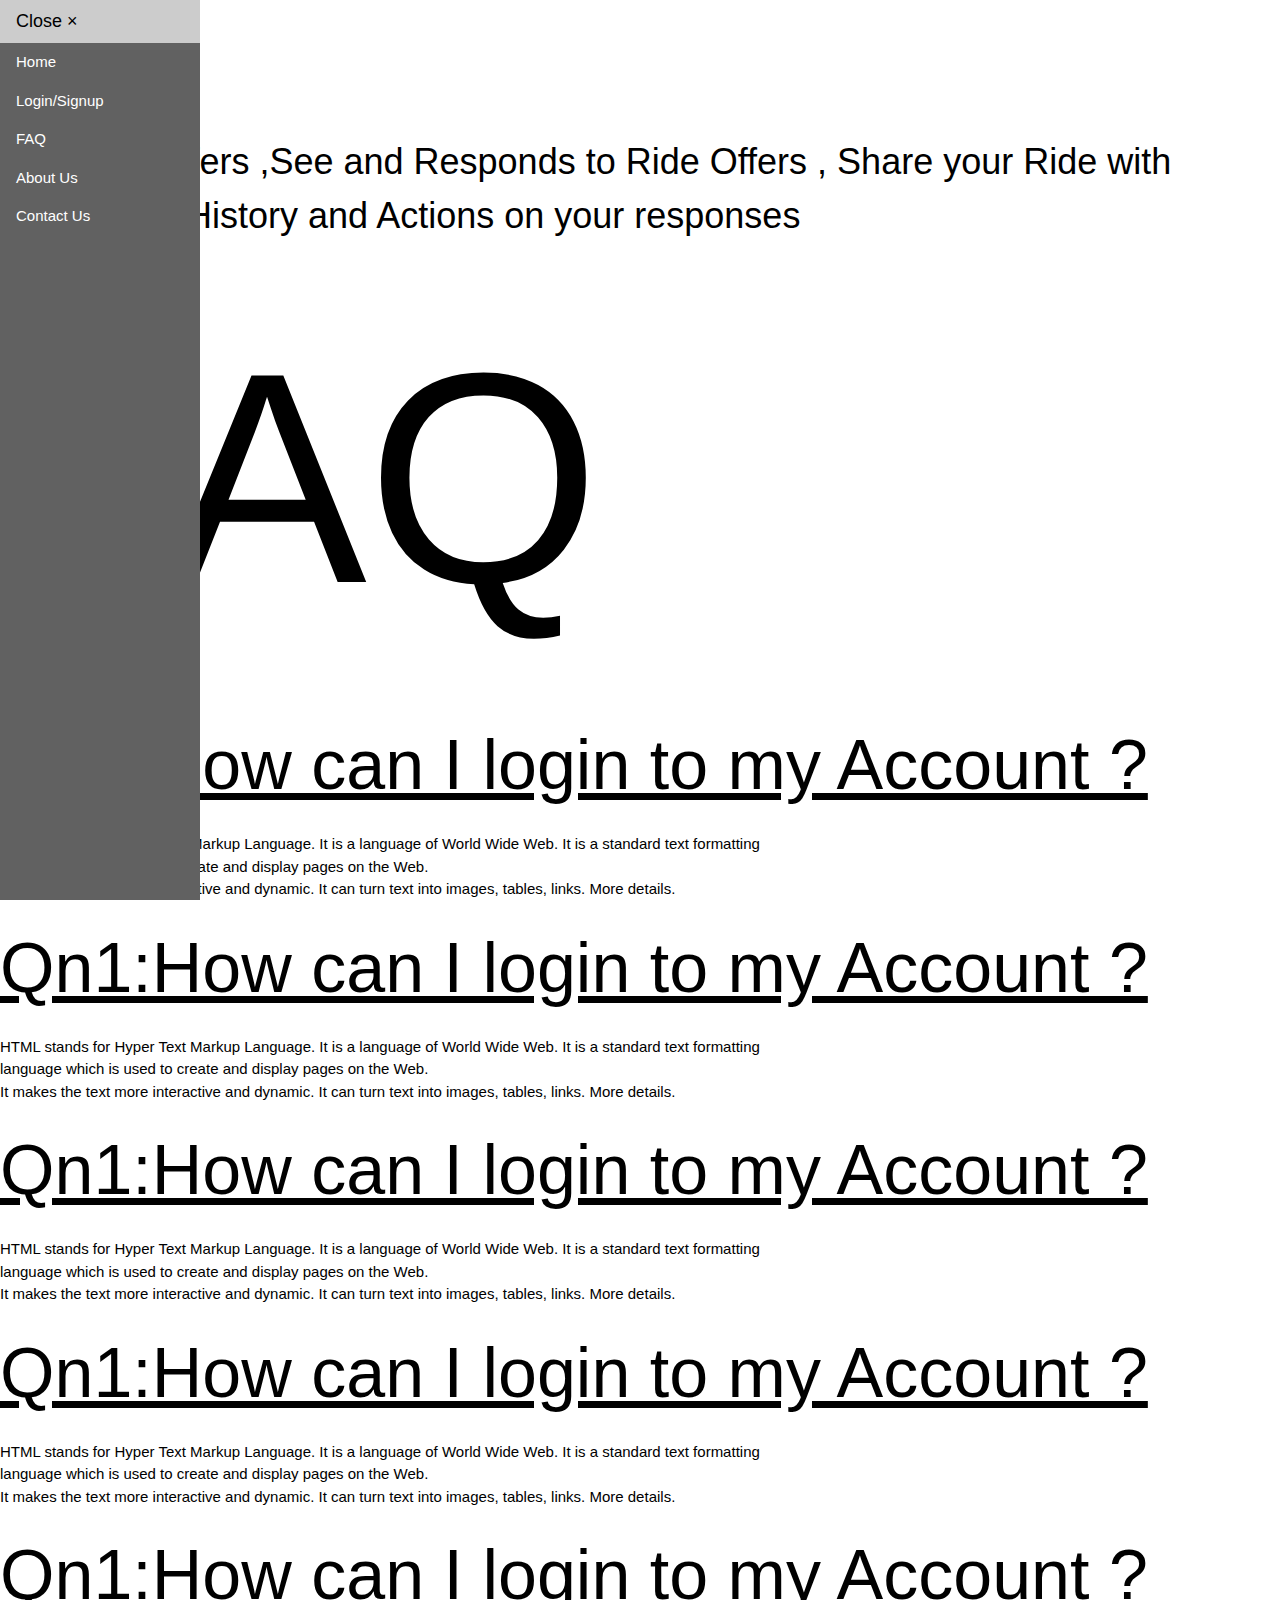
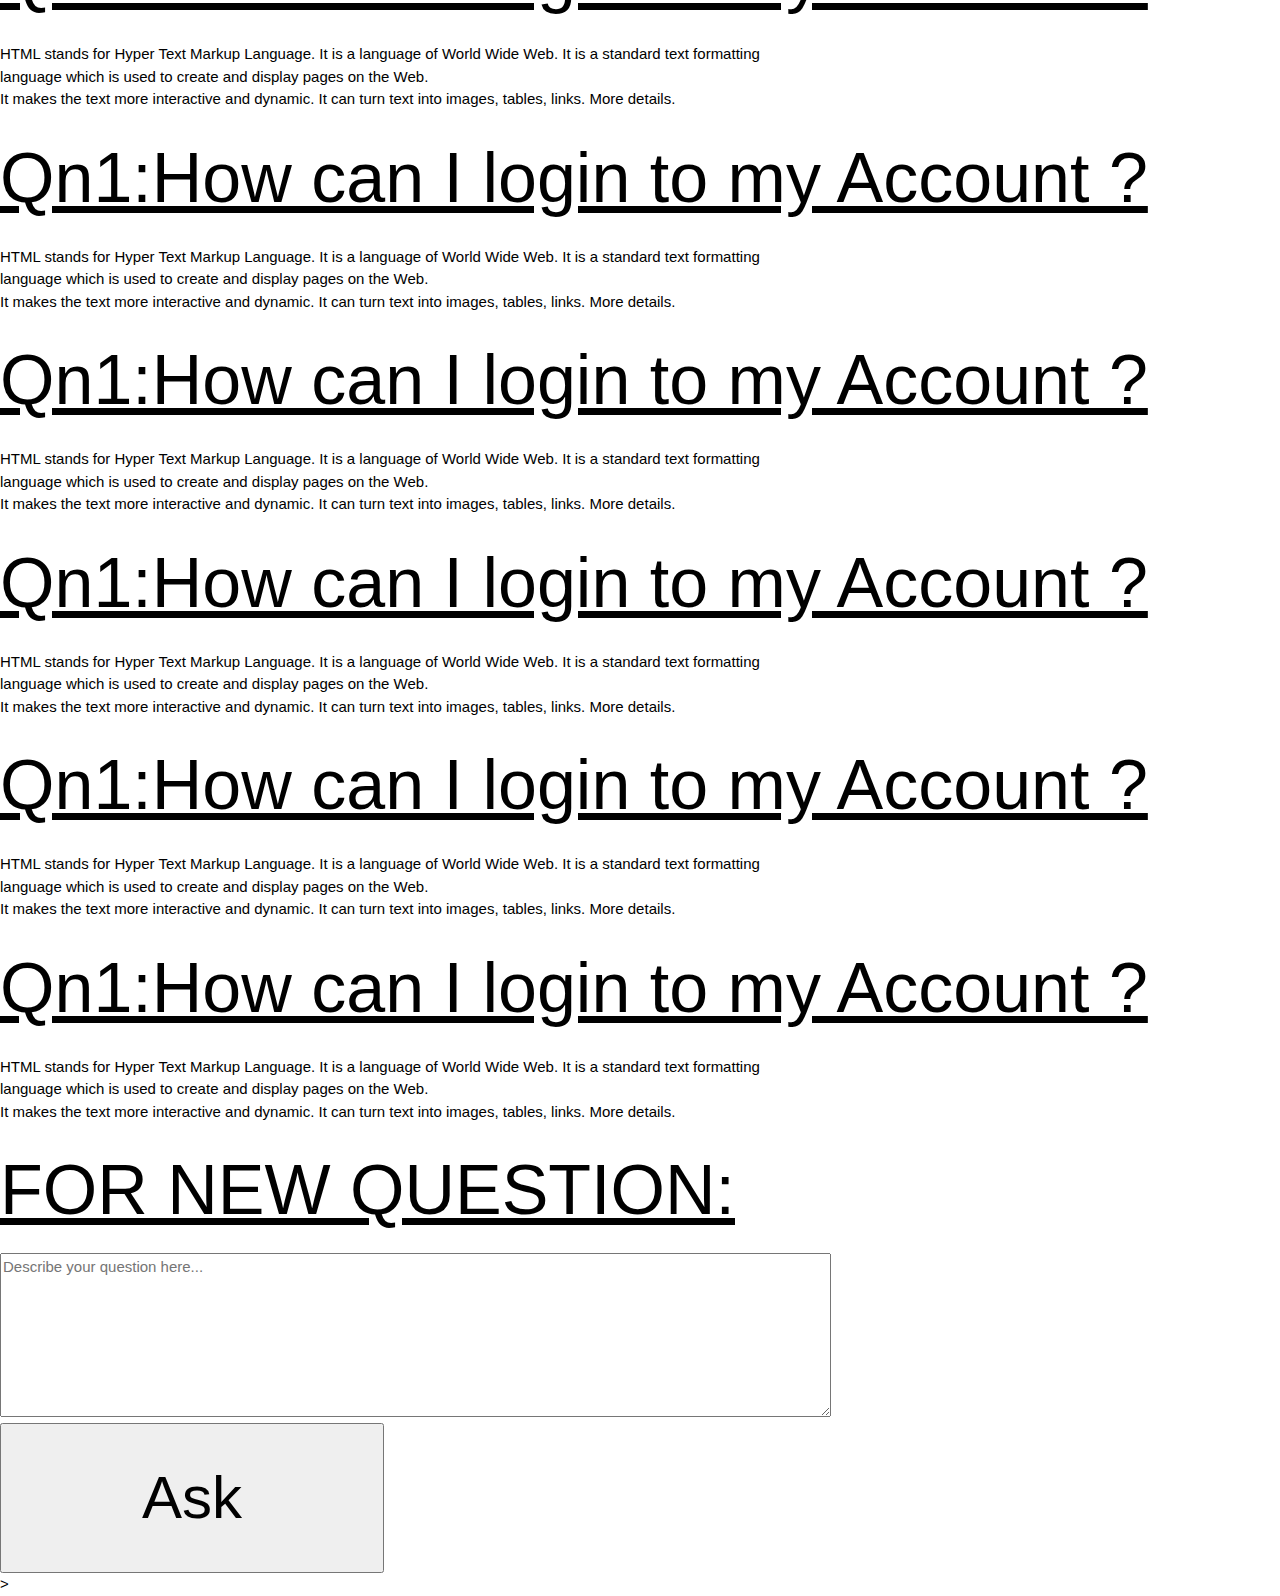
==== index.html @ 7f75ca64 "Create Landing page for #1" ====
<!DOCTYPE html>

<html lang="en">

<head>
    <title></title>
    <meta charset="UTF-8">
    <meta name="viewport" content="width=device-width, initial-scale=1">
    <link href="CSS/index.css" rel="stylesheet">
    <link rel="stylesheet" href="https://www.w3schools.com/w3css/4/w3.css">
</head>


<body>
    <div class="container">


        <div id="Page">
            <div class="w3-sidebar w3-bar-block w3-dark-grey w3-animate-left" id="mySidebar" style="  position: fixed; color: blue">
                <button class="w3-bar-item w3-button w3-large" onclick="w3_close()" id="close">Close &times;</button>
                <a href="#" class="w3-bar-item w3-button" id="link1">Home</a>
                <a href="#" class="w3-bar-item w3-button" id="link2">Login/Signup</a>
                <a href="#" class="w3-bar-item w3-button" id="link3">FAQ</a>
                <a href="#" class="w3-bar-item w3-button" id="link4">About Us</a>
                <a href="#" class="w3-bar-item w3-button" id="link5">Contact Us</a>

            </div>

            <div>
                <button class="w3-button w3-white w3-xxlarge" onclick="w3_open()">&#9776;</button>

            </div>

            <h2 id="quote">
                RIDE MY WAY

            </h2>
            <h1 id="quote1">
                Get Ride Offers ,See and Responds to Ride Offers , Share your Ride with Others,Get History and Actions on your responses

            </h1>

        </div>
        <!-- FREQUENCY ANSKED QUESTION -->
        <div id="FAQ">
            <div id="FAQHeading">
                <h1 style="font-size:300px;"> FAQ</h1>
            </div>
            <div id="question">
                <div id="one">
                    <h1 style="font-size: 70px; text-decoration: underline;">Qn1:How can I login to my Account ?</h1>
                    <P>
                        HTML stands for Hyper Text Markup Language. It is a language of World Wide Web. It is a standard text formatting <br> language which is used to create and display pages on the Web.<br> It makes the text more interactive and dynamic.
                        It can turn text into images, tables, links. More details.
                    </P>
                </div>
                <div id="two">
                    <h1 style="font-size: 70px; text-decoration: underline;">Qn1:How can I login to my Account ?</h1>
                    <P>
                        HTML stands for Hyper Text Markup Language. It is a language of World Wide Web. It is a standard text formatting <br> language which is used to create and display pages on the Web.<br> It makes the text more interactive and dynamic.
                        It can turn text into images, tables, links. More details.
                    </P>
                </div>
                <div id="three">
                    <h1 style="font-size: 70px; text-decoration: underline;">Qn1:How can I login to my Account ?</h1>
                    <P>
                        HTML stands for Hyper Text Markup Language. It is a language of World Wide Web. It is a standard text formatting <br> language which is used to create and display pages on the Web.<br> It makes the text more interactive and dynamic.
                        It can turn text into images, tables, links. More details.
                    </P>
                </div>
                <div id="four">
                    <h1 style="font-size: 70px; text-decoration: underline;">Qn1:How can I login to my Account ?</h1>
                    <P>
                        HTML stands for Hyper Text Markup Language. It is a language of World Wide Web. It is a standard text formatting <br> language which is used to create and display pages on the Web.<br> It makes the text more interactive and dynamic.
                        It can turn text into images, tables, links. More details.
                    </P>
                </div>
                <div id="five">
                    <h1 style="font-size: 70px; text-decoration: underline;">Qn1:How can I login to my Account ?</h1>
                    <P>
                        HTML stands for Hyper Text Markup Language. It is a language of World Wide Web. It is a standard text formatting <br> language which is used to create and display pages on the Web.<br> It makes the text more interactive and dynamic.
                        It can turn text into images, tables, links. More details.
                    </P>
                </div>
                <div id="six">
                    <h1 style="font-size: 70px; text-decoration: underline;">Qn1:How can I login to my Account ?</h1>
                    <P>
                        HTML stands for Hyper Text Markup Language. It is a language of World Wide Web. It is a standard text formatting <br> language which is used to create and display pages on the Web.<br> It makes the text more interactive and dynamic.
                        It can turn text into images, tables, links. More details.
                    </P>
                </div>
                <div id="seven">
                    <h1 style="font-size: 70px; text-decoration: underline;">Qn1:How can I login to my Account ?</h1>
                    <P>
                        HTML stands for Hyper Text Markup Language. It is a language of World Wide Web. It is a standard text formatting <br> language which is used to create and display pages on the Web.<br> It makes the text more interactive and dynamic.
                        It can turn text into images, tables, links. More details.
                    </P>
                </div>
                <div id="eight">
                    <h1 style="font-size: 70px; text-decoration: underline;">Qn1:How can I login to my Account ?</h1>
                    <P>
                        HTML stands for Hyper Text Markup Language. It is a language of World Wide Web. It is a standard text formatting <br> language which is used to create and display pages on the Web.<br> It makes the text more interactive and dynamic.
                        It can turn text into images, tables, links. More details.
                    </P>
                </div>
                <div id="nine">
                    <h1 style="font-size: 70px; text-decoration: underline;">Qn1:How can I login to my Account ?</h1>
                    <P>
                        HTML stands for Hyper Text Markup Language. It is a language of World Wide Web. It is a standard text formatting <br> language which is used to create and display pages on the Web.<br> It makes the text more interactive and dynamic.
                        It can turn text into images, tables, links. More details.
                    </P>
                </div>
                <div id="ten">
                    <h1 style="font-size: 70px; text-decoration: underline;">Qn1:How can I login to my Account ?</h1>
                    <P>
                        HTML stands for Hyper Text Markup Language. It is a language of World Wide Web. It is a standard text formatting <br> language which is used to create and display pages on the Web.<br> It makes the text more interactive and dynamic.
                        It can turn text into images, tables, links. More details.
                    </P>
                </div>


                <div id="input">

                    <h1 style="font-size: 70px; text-decoration: underline;">FOR NEW QUESTION:</h1>
                    <textarea rows="7" cols="90" placeholder="Describe your question here..."></textarea>


                </div>
                <div id="textfield">

                    <button type="button" onclick="alert('Hello world!')" style="font-size:60px; height: 150px; width: 30%;color: black"> Ask </button>


                </div>





            </div>


        </div>

        <!-- AFTER LOGIN -->
        <div class="afterLogin">



            <div class="myhome">
                <div class="Offer-Ride">

                </div>
                <div class="Ride-Offers">

                </div>
                <div class="Actions">

                </div>

            </div>>

        </div>





    </div>



    <script src="index.js">
    </script>
</body>

</html>
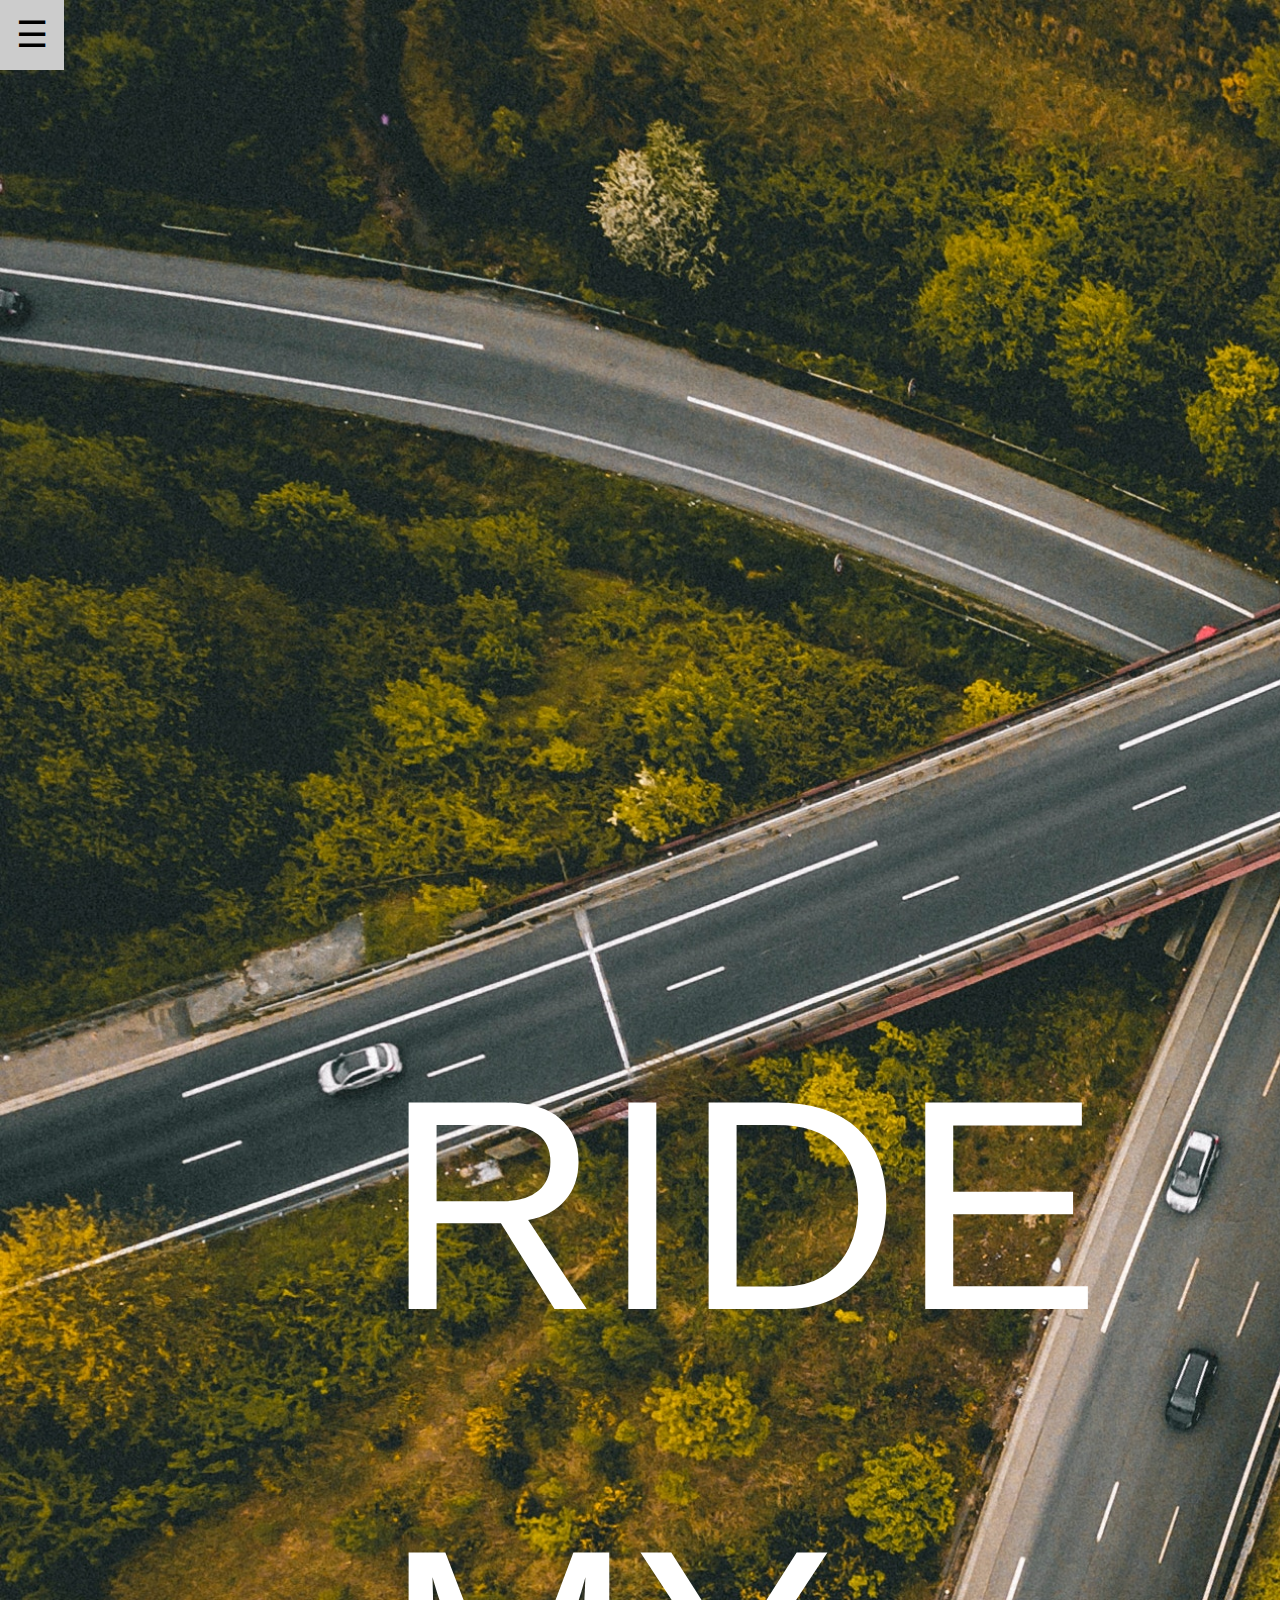
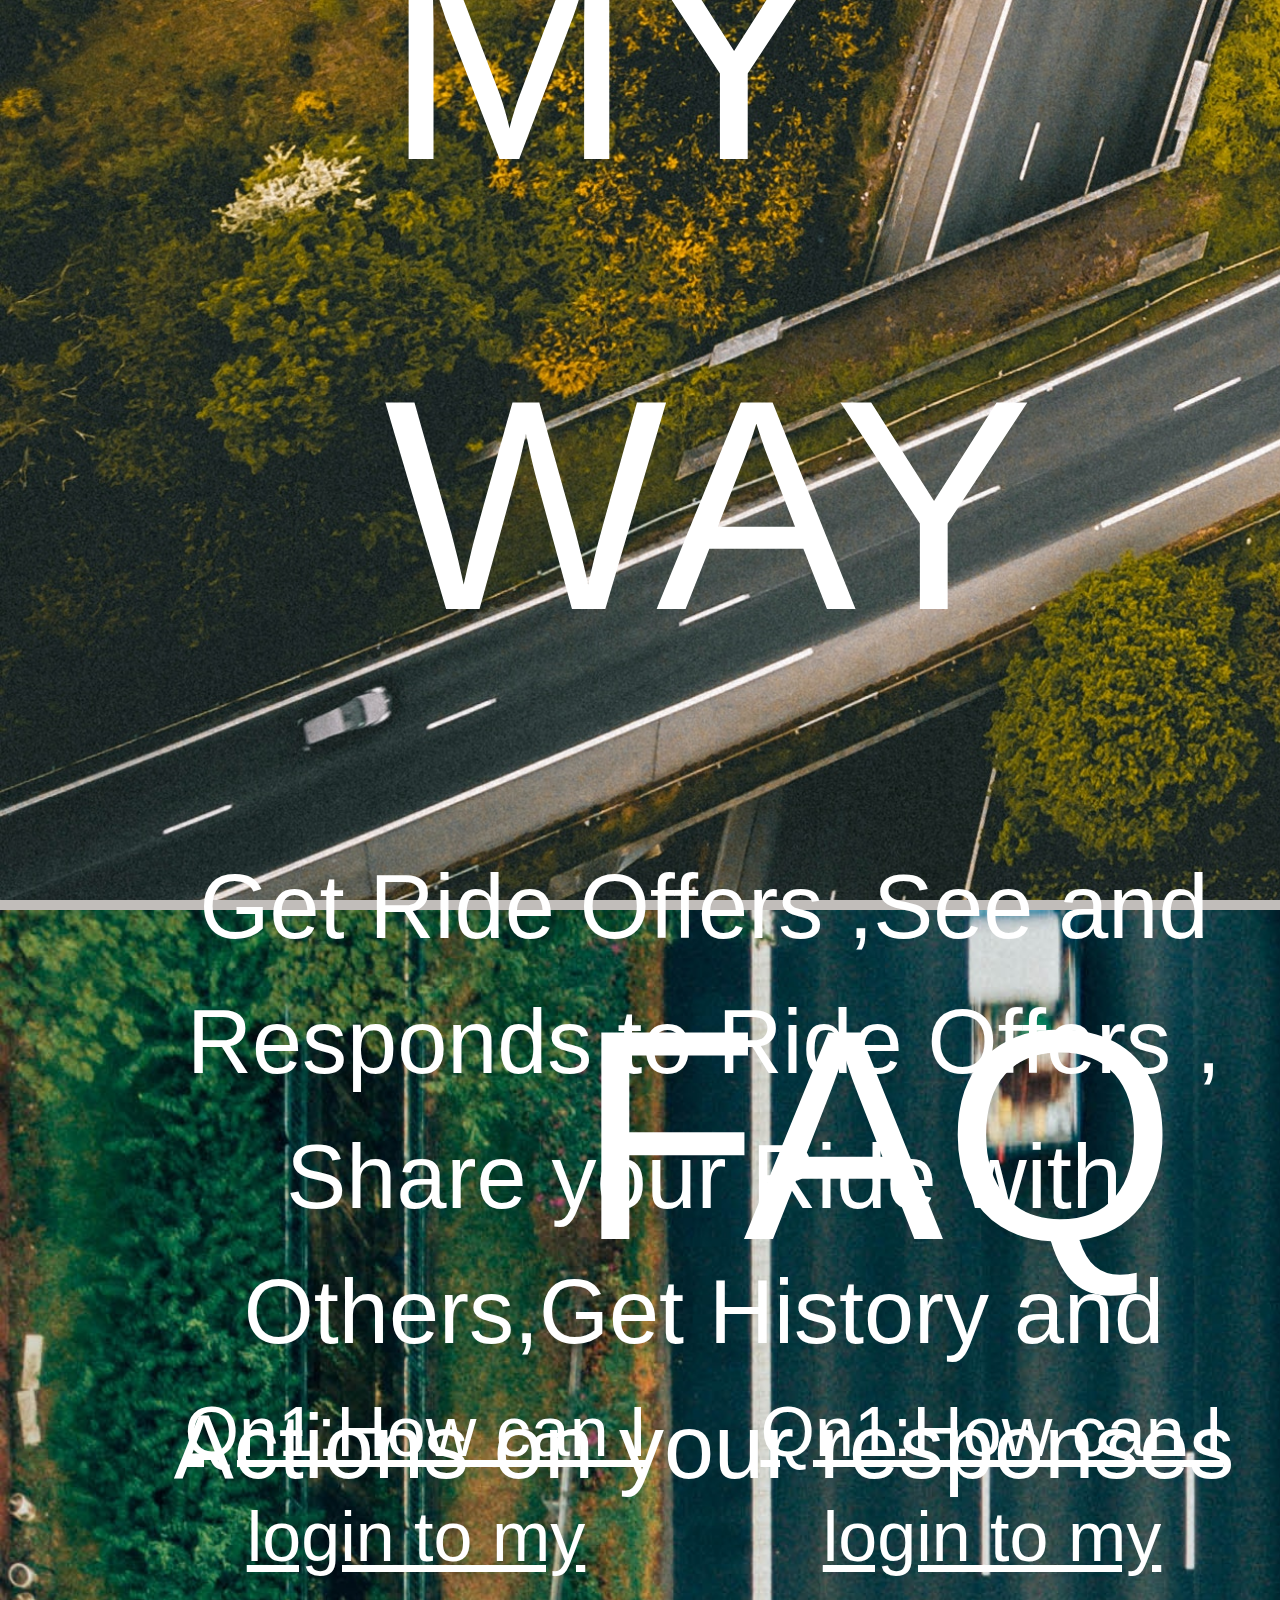
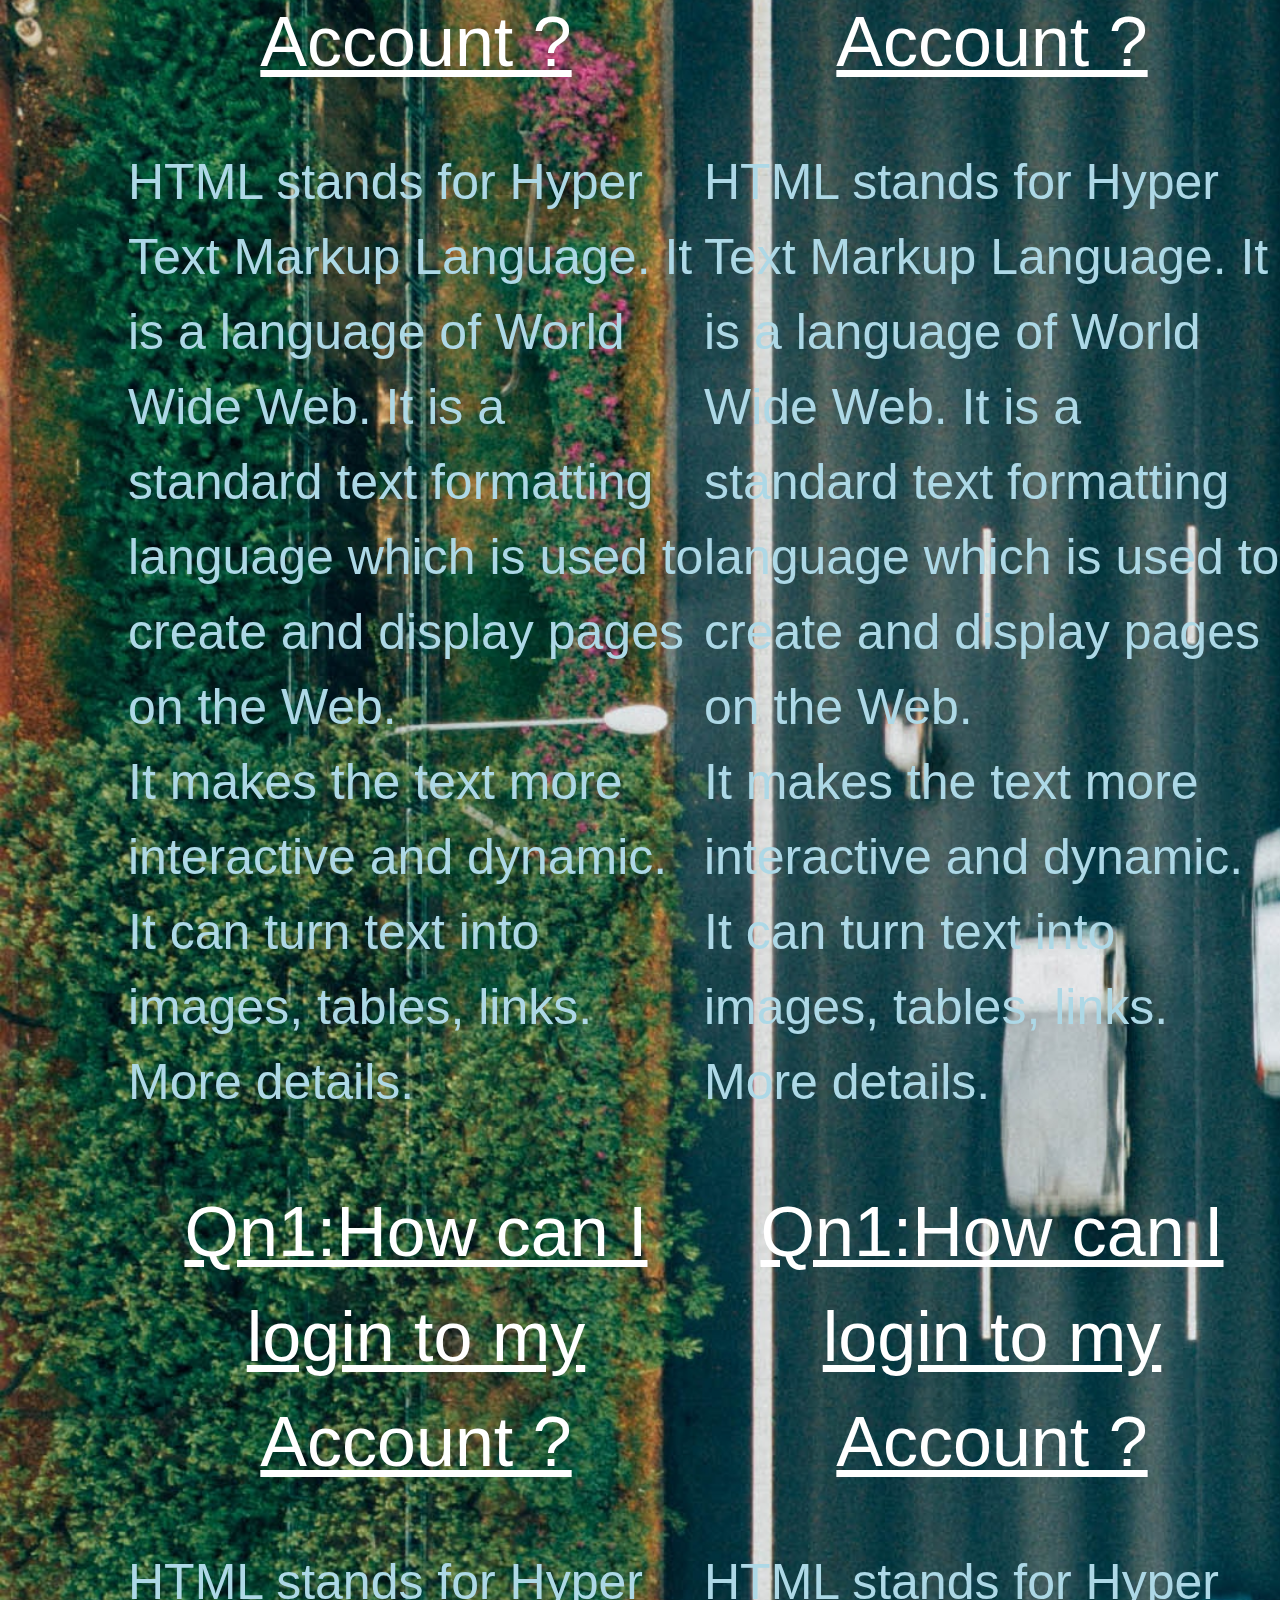
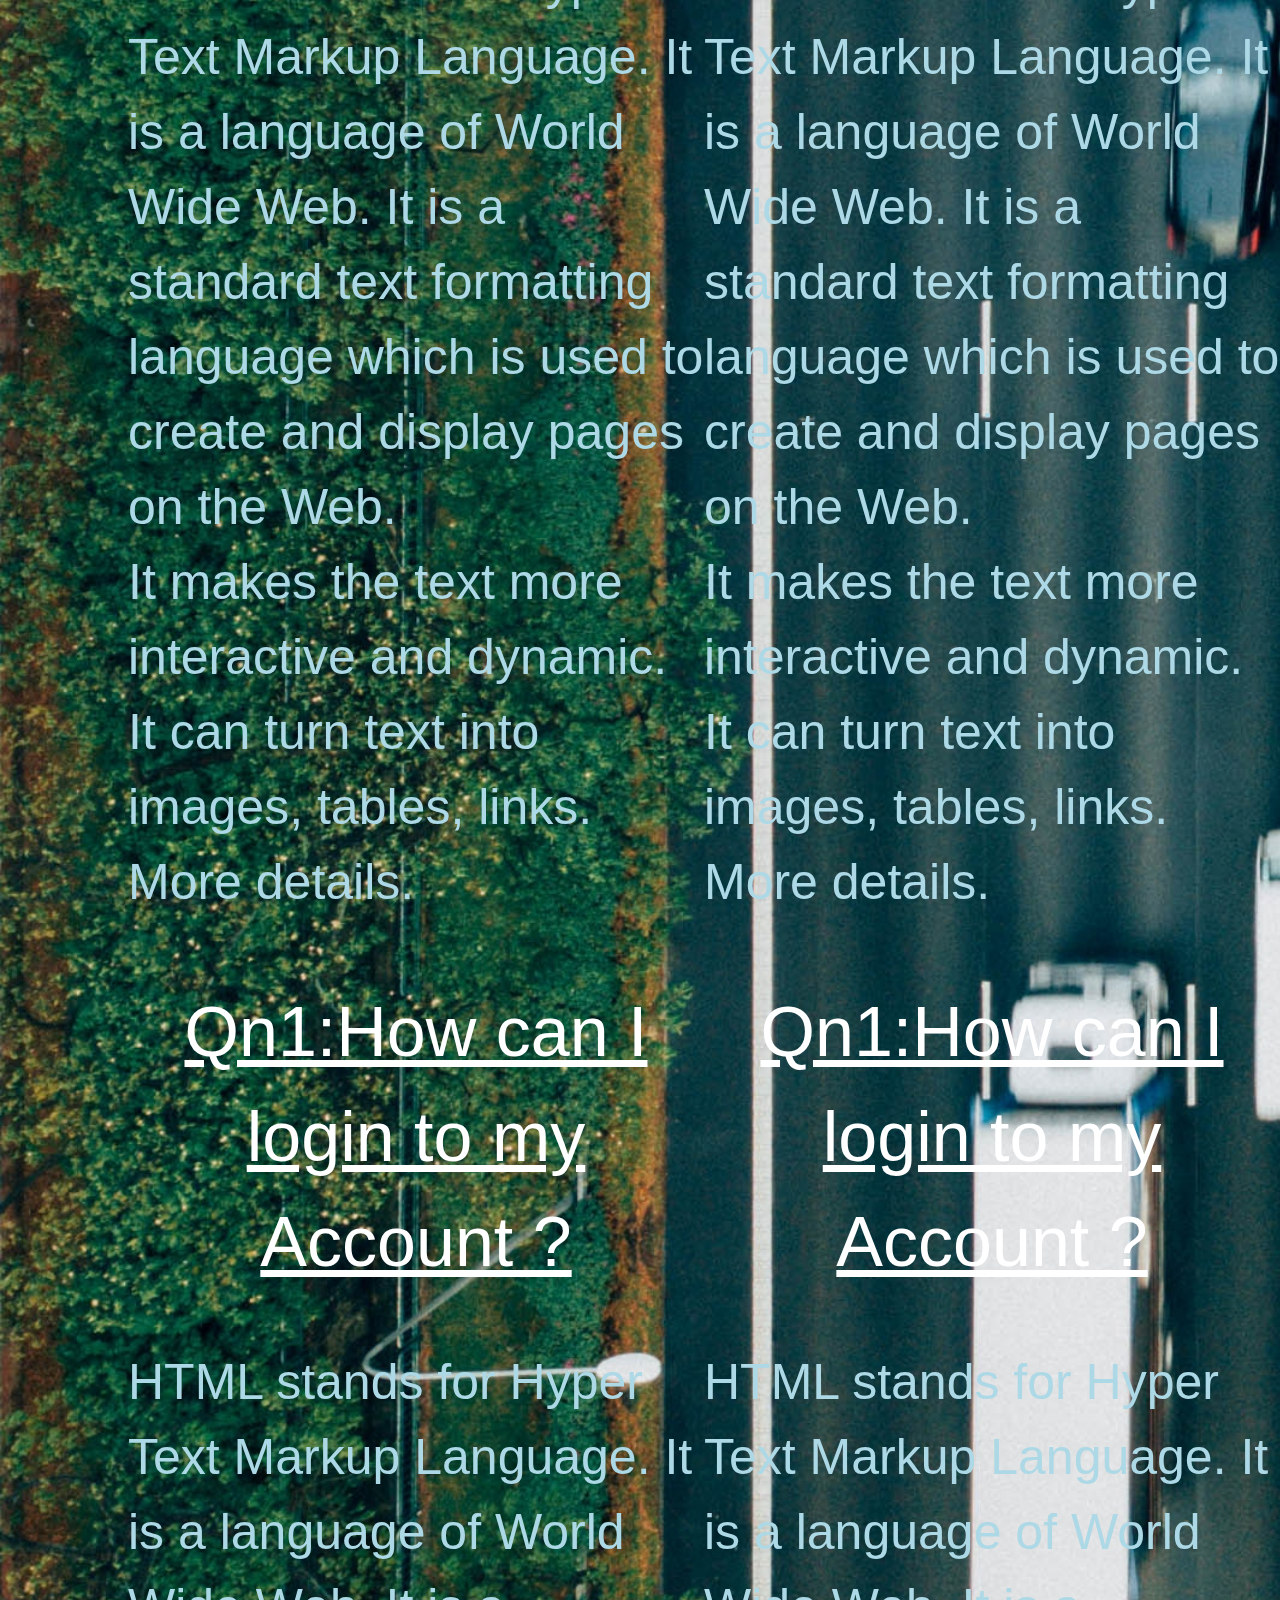
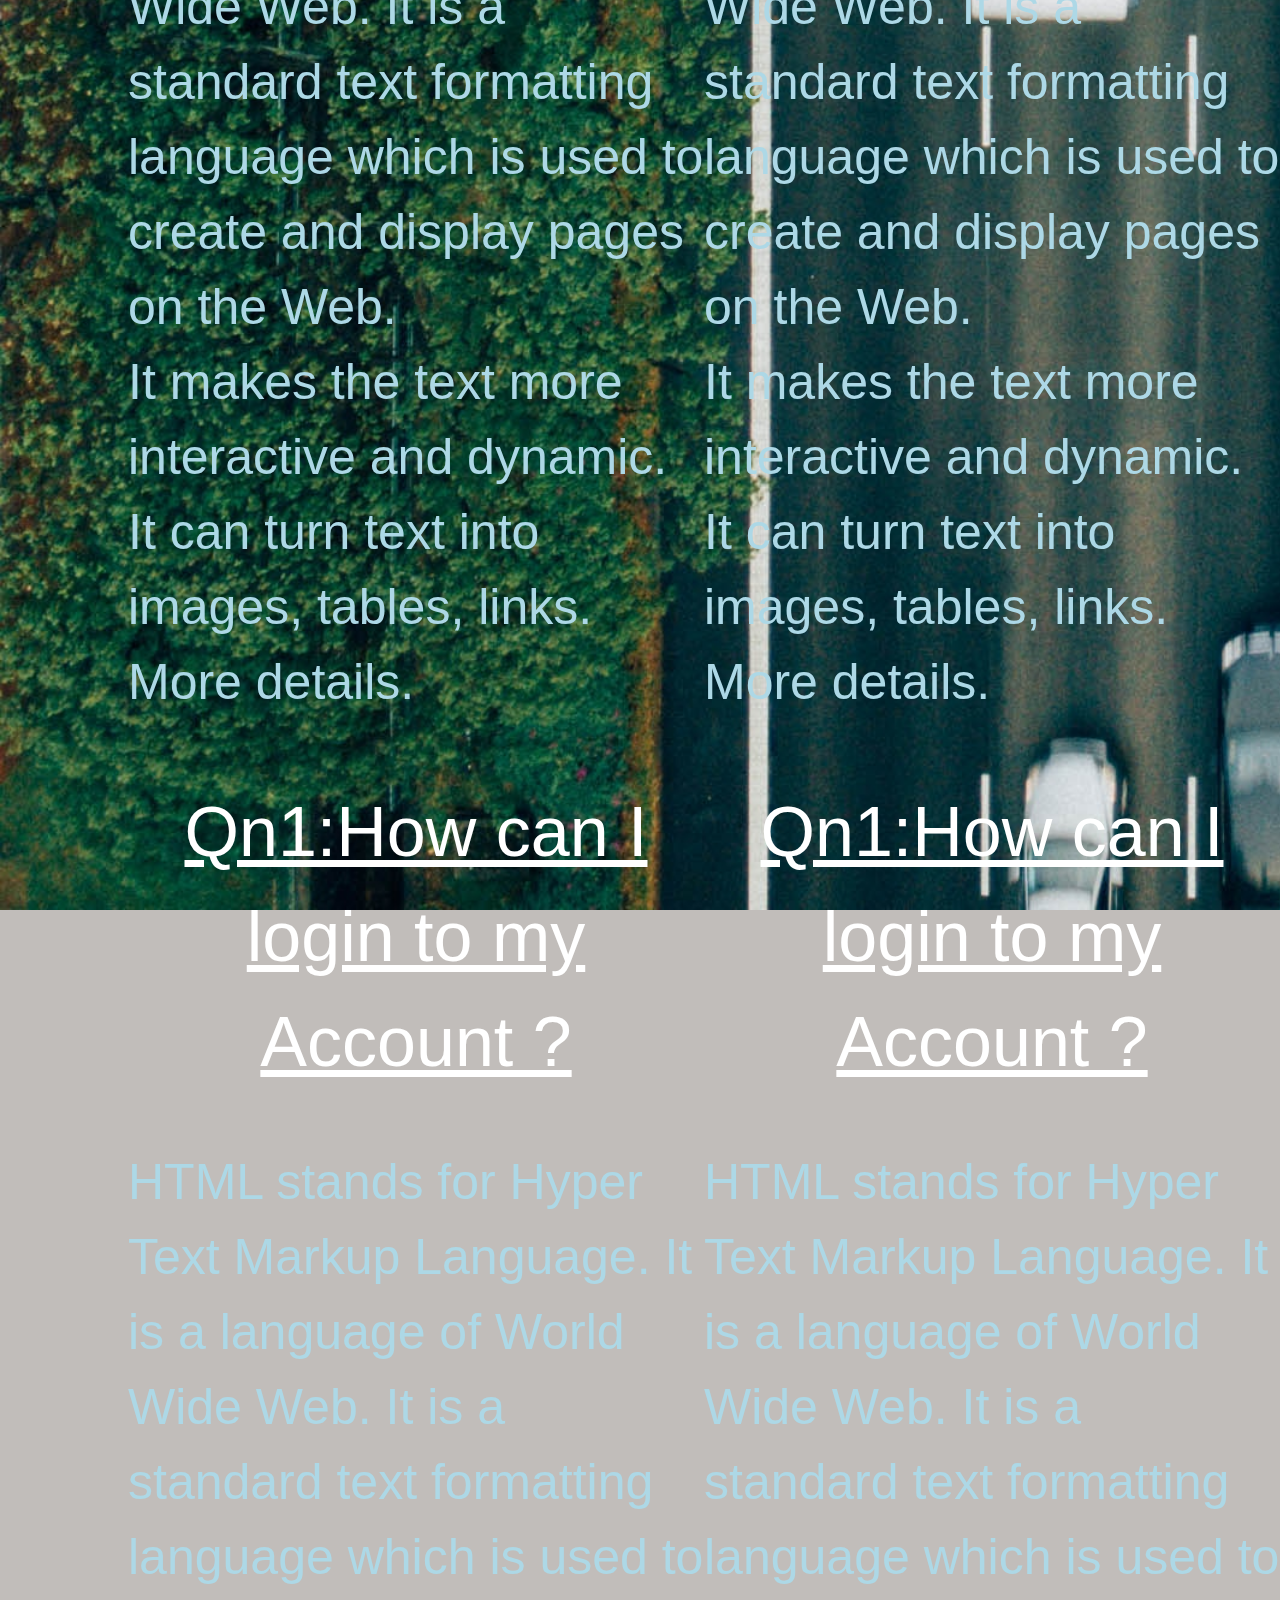
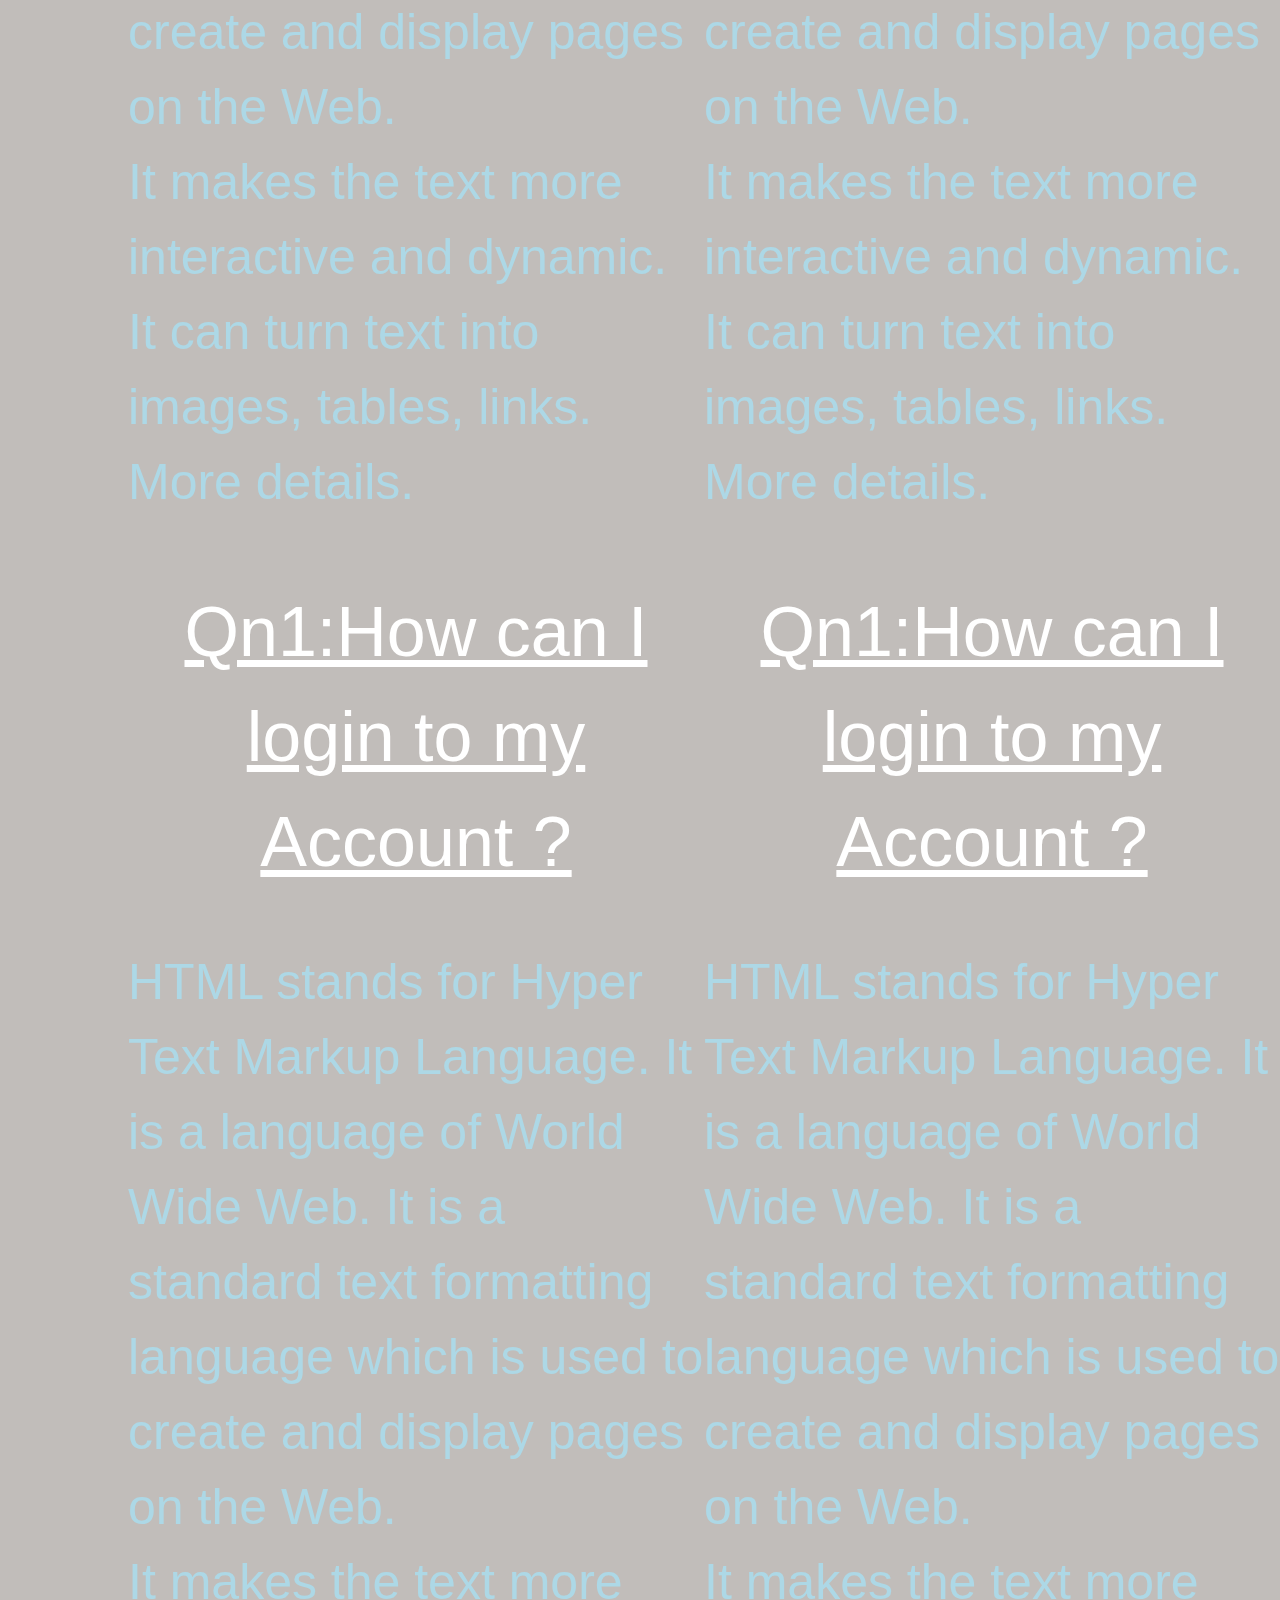
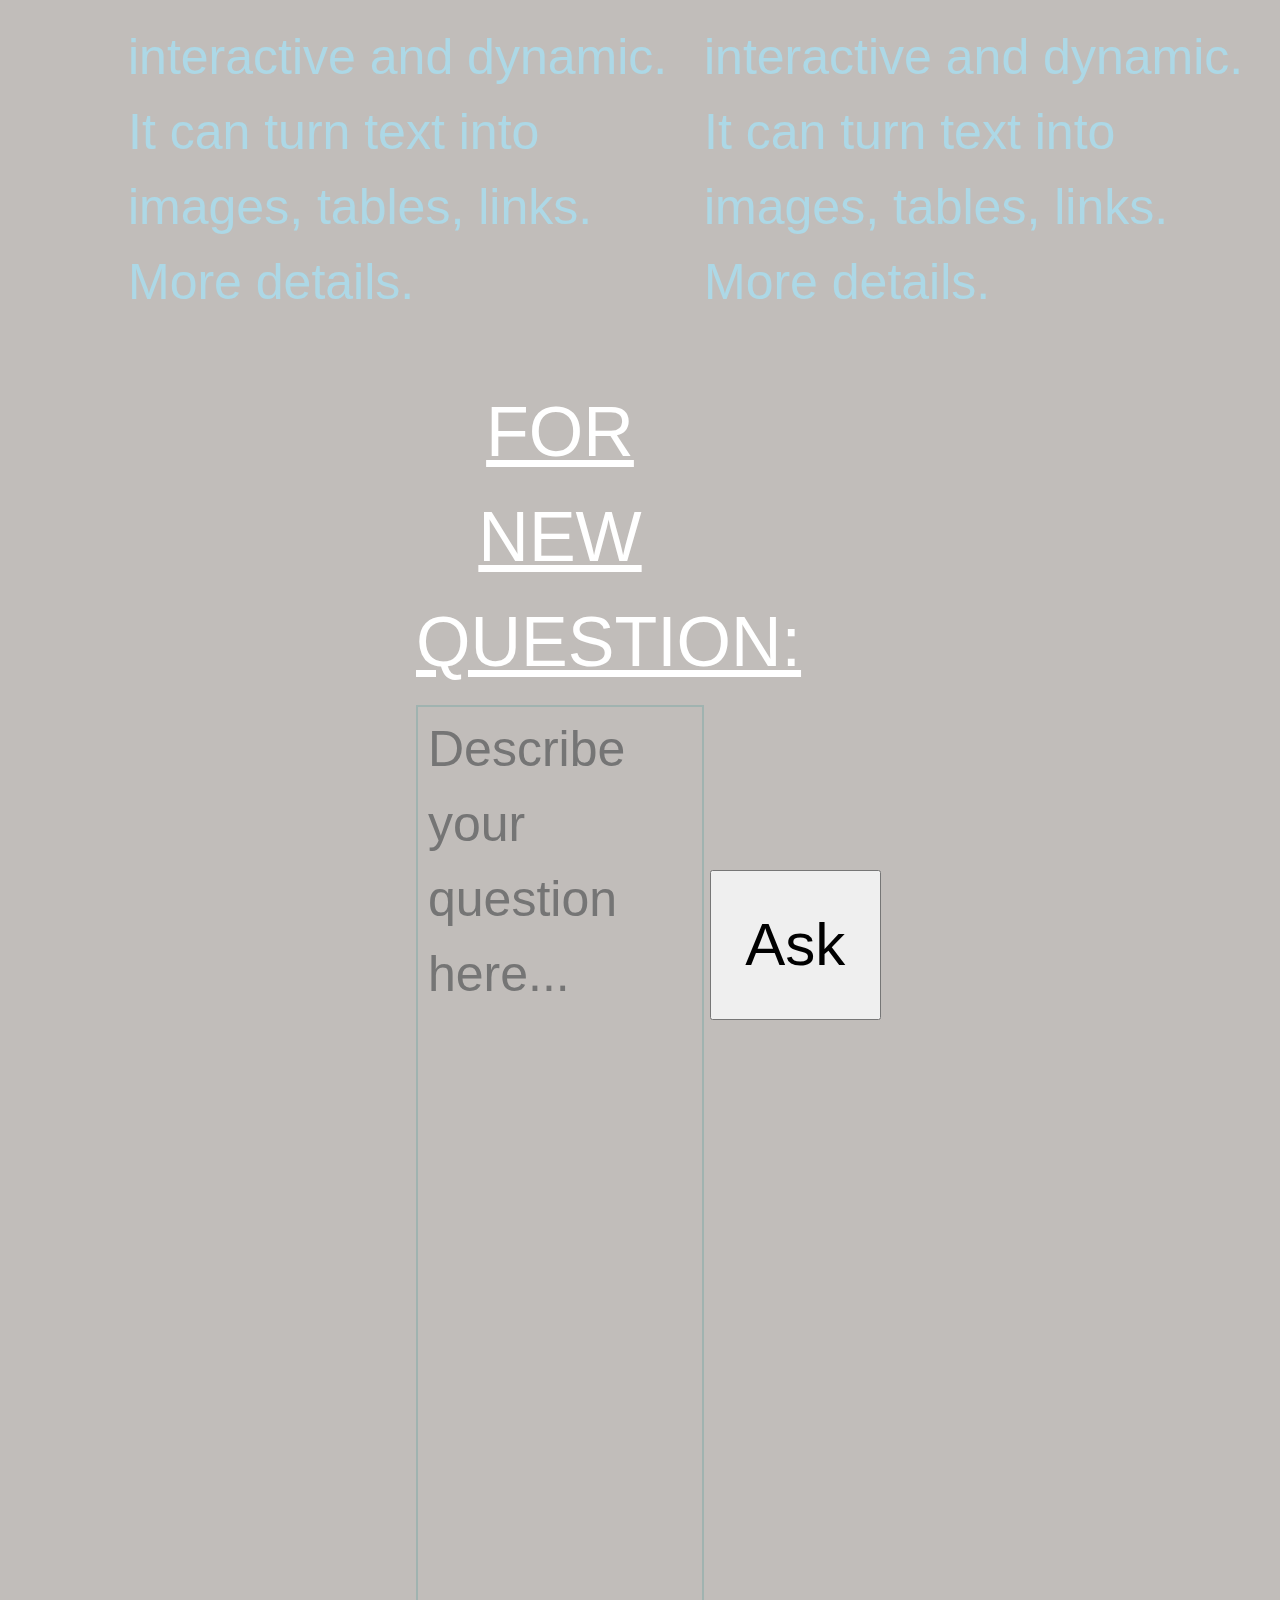
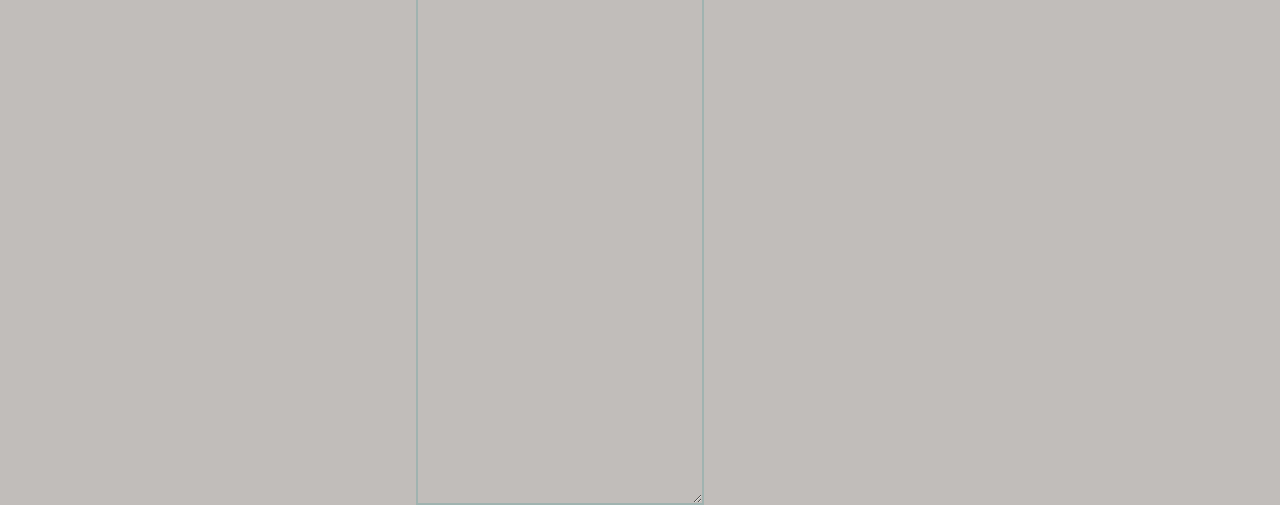
==== commit 6e7de1e3: "Add html templates for #1" ====
--- a/index.html
+++ b/index.html
@@ -142,25 +142,7 @@
 
         </div>
 
-        <!-- AFTER LOGIN -->
-        <div class="afterLogin">
 
-
-
-            <div class="myhome">
-                <div class="Offer-Ride">
-
-                </div>
-                <div class="Ride-Offers">
-
-                </div>
-                <div class="Actions">
-
-                </div>
-
-            </div>>
-
-        </div>
 
 
 
--- a/CSS/index.css
+++ b/CSS/index.css
@@ -0,0 +1,497 @@
+#Page {
+    width: 100%;
+    padding-top: 0px;
+    /* The mage used */
+    background-image: url("../Assets/p2.jpg");
+    /* Full height */
+    height: 2500px;
+    /* Center and scale the image nicely */
+    background-repeat: no-repeat;
+    background-size: cover;
+}
+
+#close {
+    height: 40px;
+    padding-bottom: 30px;
+}
+
+#link1 {
+    padding-top: 70px;
+    font-size: 70px;
+    padding-bottom: 200px;
+}
+
+#link2 {
+    font-size: 70px;
+    padding-bottom: 200px;
+}
+
+#link3 {
+    font-size: 70px;
+    padding-bottom: 200px;
+}
+
+#link4 {
+    font-size: 70px;
+    padding-bottom: 200px;
+}
+
+#link5 {
+    font-size: 70px;
+    padding-bottom: 200px;
+}
+
+#mySidebar {
+    width: 20%;
+    padding-left: 5%;
+    display: none;
+    size: 80px;
+    position: fixed;
+}
+
+#quote {
+    font-size: 30px;
+    padding-left: 30%;
+    color: white;
+    padding-top: 900px;
+    font-size: 300px;
+}
+
+#quote1 {
+    font-size: 30px;
+    padding-left: 10%;
+    color: white;
+    padding-top: 100px;
+    font-size: 90px;
+}
+
+#FAQ {
+    background-image: url("../Assets/p1.jpg");
+    width: 100%;
+    background-size: cover;
+    background-repeat: no-repeat;
+    padding-top: 0px;
+    height: 4800px;
+    padding-left: 10%;
+    color: white;
+    margin-block-start: 0px;
+    ;
+}
+
+#question {
+    color: lightblue;
+    display: grid;
+    grid-template-columns: 6fr 6fr;
+    grid-template-rows: 3fr 3fr 3fr 3fr 3fr 3fr;
+    grid-gap: 8fr;
+    font-size: 50px;
+}
+
+#FAQHeading {
+    padding-left: 30%;
+}
+
+#input {
+    padding-left: 50%;
+}
+
+#textfield {
+    padding-top: 500px;
+    padding-left: 1%;
+}
+
+.afterLogin {
+    display: grid;
+    grid-template-columns: 100%;
+    grid-template-rows: 5% 500% 50%;
+    grid-gap: 46%;
+    padding-top: 0px;
+    padding-left: 0px;
+}
+
+.Offer-Ride {
+    background-color: transparent;
+}
+
+.Ride-Offers {
+    background-color: yellow;
+}
+
+.Actions {
+    background-color: red;
+}
+
+.body-class,
+.body-offer {
+    background-image: url("../Assets/p4.jpg");
+    width: 100%;
+    background-size: cover;
+    background-repeat: no-repeat;
+    padding-top: 0px;
+    color: white;
+    margin-block-start: 0px;
+}
+
+#googleMap {
+    background-image: url("../Assets/map2.jpg");
+    background-repeat: no-repeat;
+}
+
+#googleMap1 {
+    background-image: url("../Assets/map1.jpg");
+    background-repeat: no-repeat;
+}
+
+#googleMap3 {
+    background-image: url("../Assets/p6.jpg");
+    background-repeat: no-repeat;
+}
+
+#actions {
+    padding-left: 900px;
+}
+
+
+/* Style the navbar */
+
+#navbar {
+    overflow: hidden;
+    background-color: transparent;
+    height: 50px;
+}
+
+
+/* Navbar links */
+
+#navbar a {
+    float: left;
+    display: block;
+    color: black;
+    text-align: center;
+    padding-left: 90px;
+    padding-top: 10px;
+    text-decoration: none;
+}
+
+#navbar a:hover {
+    background-color: teal;
+}
+
+
+/* Page content */
+
+.content {
+    padding: 150px;
+}
+
+
+/* The sticky class is added to the navbar with JS when it reaches its scroll position */
+
+.sticky {
+    position: fixed;
+    top: 0;
+    width: 100%;
+}
+
+
+/* Add some top padding to the page content to prevent sudden quick movement (as the navigation bar gets a new position at the top of the page (position:fixed and top:0) */
+
+.sticky+.content {
+    padding-top: 60px;
+}
+
+.gridfield {
+    display: grid;
+    grid-template-columns: 5fr 5fr 5fr;
+    grid-template-rows: 5fr;
+    grid-gap: 4fr;
+    padding-left: 100px;
+}
+
+.gridfield1 {
+    display: grid;
+    grid-template-columns: 5fr 5fr 5fr 5fr 5fr;
+    grid-template-rows: 5fr;
+    grid-gap: 4fr;
+    padding-left: 100px;
+}
+
+.button4 {
+    border-radius: 12px;
+}
+
+.ride-offer {
+    display: grid;
+    grid-template-columns: 7fr;
+    grid-template-rows: 5fr;
+    grid-gap: 4fr;
+}
+
+html {
+    overflow-y: scroll;
+    overflow-x: hidden;
+}
+
+body {
+    position: absolute;
+}
+
+.actions {
+    display: grid;
+    grid-template-columns: 500% 50%;
+    grid-template-rows: 100%;
+    grid-gap: 5fr;
+}
+
+.col1 {
+    color: blue;
+    height: 88888px;
+}
+
+.col2 {
+    color: yellow;
+}
+
+.action-body {
+    background-image: url("../Assets/p5.jpg");
+    width: 100%;
+    background-size: cover;
+    background-repeat: no-repeat;
+    padding-top: 0px;
+    color: white;
+    margin-block-start: 0px;
+}
+
+.nabarw {
+    color: white;
+}
+
+*,
+*:before,
+*:after {
+    box-sizing: border-box;
+}
+
+html {
+    overflow-y: scroll;
+}
+
+body {
+    background: #c1bdba;
+    font-family: 'Titillium Web', sans-serif;
+}
+
+a {
+    text-decoration: none;
+    color: #4d3d00;
+    transition: .5s ease;
+}
+
+a:hover {
+    color: #4d3d00;
+}
+
+.form {
+    background: rgba(19, 35, 47, 0.9);
+    padding: 40px;
+    max-width: 600px;
+    margin: 40px auto;
+    border-radius: 4px;
+    box-shadow: 0 4px 10px 4px rgba(19, 35, 47, 0.3);
+}
+
+.tab-group {
+    list-style: none;
+    padding: 0;
+    margin: 0 0 40px 0;
+}
+
+.tab-group:after {
+    content: "";
+    display: table;
+    clear: both;
+}
+
+.tab-group li a {
+    display: block;
+    text-decoration: none;
+    padding: 15px;
+    background: rgba(160, 179, 176, 0.25);
+    color: #a0b3b0;
+    font-size: 20px;
+    float: left;
+    width: 50%;
+    text-align: center;
+    cursor: pointer;
+    transition: .5s ease;
+}
+
+.tab-group li a:hover {
+    background: #4d3d00;
+    color: #ffffff;
+}
+
+.tab-group .active a {
+    background: #4d3d00;
+    color: #ffffff;
+}
+
+.tab-content>div:last-child {
+    display: none;
+}
+
+h1 {
+    text-align: center;
+    color: #ffffff;
+    font-weight: 300;
+    margin: 0 0 40px;
+}
+
+label {
+    position: absolute;
+    -webkit-transform: translateY(6px);
+    transform: translateY(6px);
+    left: 13px;
+    color: rgba(255, 255, 255, 0.5);
+    transition: all 0.25s ease;
+    -webkit-backface-visibility: hidden;
+    pointer-events: none;
+    font-size: 22px;
+}
+
+label .req {
+    margin: 2px;
+    color: #4d3d00;
+}
+
+label.active {
+    -webkit-transform: translateY(50px);
+    transform: translateY(50px);
+    left: 2px;
+    font-size: 14px;
+}
+
+label.active .req {
+    opacity: 0;
+}
+
+label.highlight {
+    color: #ffffff;
+}
+
+input,
+textarea {
+    font-size: 22px;
+    display: block;
+    width: 100%;
+    height: 100%;
+    padding: 5px 10px;
+    background: none;
+    background-image: none;
+    border: 1px solid #a0b3b0;
+    color: #ffffff;
+    border-radius: 0;
+    transition: border-color .25s ease, box-shadow .25s ease;
+}
+
+input:focus,
+textarea:focus {
+    outline: 0;
+    border-color: #4d3d00;
+}
+
+textarea {
+    border: 2px solid #a0b3b0;
+    resize: vertical;
+}
+
+.field-wrap {
+    position: relative;
+    margin-bottom: 40px;
+}
+
+.top-row:after {
+    content: "";
+    display: table;
+    clear: both;
+}
+
+.top-row>div {
+    float: left;
+    width: 48%;
+    margin-right: 4%;
+}
+
+.top-row>div:last-child {
+    margin: 0;
+}
+
+.button {
+    border: 0;
+    outline: none;
+    border-radius: 0;
+    padding: 15px 0;
+    font-size: 2rem;
+    font-weight: 600;
+    text-transform: uppercase;
+    letter-spacing: .1em;
+    background: #4d3d00;
+    color: #ffffff;
+    transition: all 0.5s ease;
+    -webkit-appearance: none;
+}
+
+.button:hover,
+.button:focus {
+    background: #4d3d00;
+}
+
+.button-block {
+    display: block;
+    width: 100%;
+}
+
+.forgot {
+    margin-top: -20px;
+    text-align: right;
+}
+
+.register {
+    background-image: url("../Assets/p4.jpg");
+    width: 100%;
+    background-size: cover;
+    background-repeat: no-repeat;
+    padding-top: 0px;
+    color: white;
+    margin-block-start: 0px;
+}
+
+
+/* 
+.offer-details {
+    padding-top: 9000%;
+    display: grid;
+    grid-template-columns: 50% 50%;
+    grid-template-rows: 40% 40% 40%;
+    grid-gap: 30%;
+    background-color: yellow;
+}
+
+#destination {
+    display: grid;
+    grid-template-columns: 20%;
+    grid-template-rows: 40% 40% 40%;
+    grid-gap: 60%;
+}
+
+#car-details {
+    background-color: red;
+}
+
+#comment-details {
+    background-color: yellow;
+}
+
+#offers {
+    background-color: palevioletred;
+} */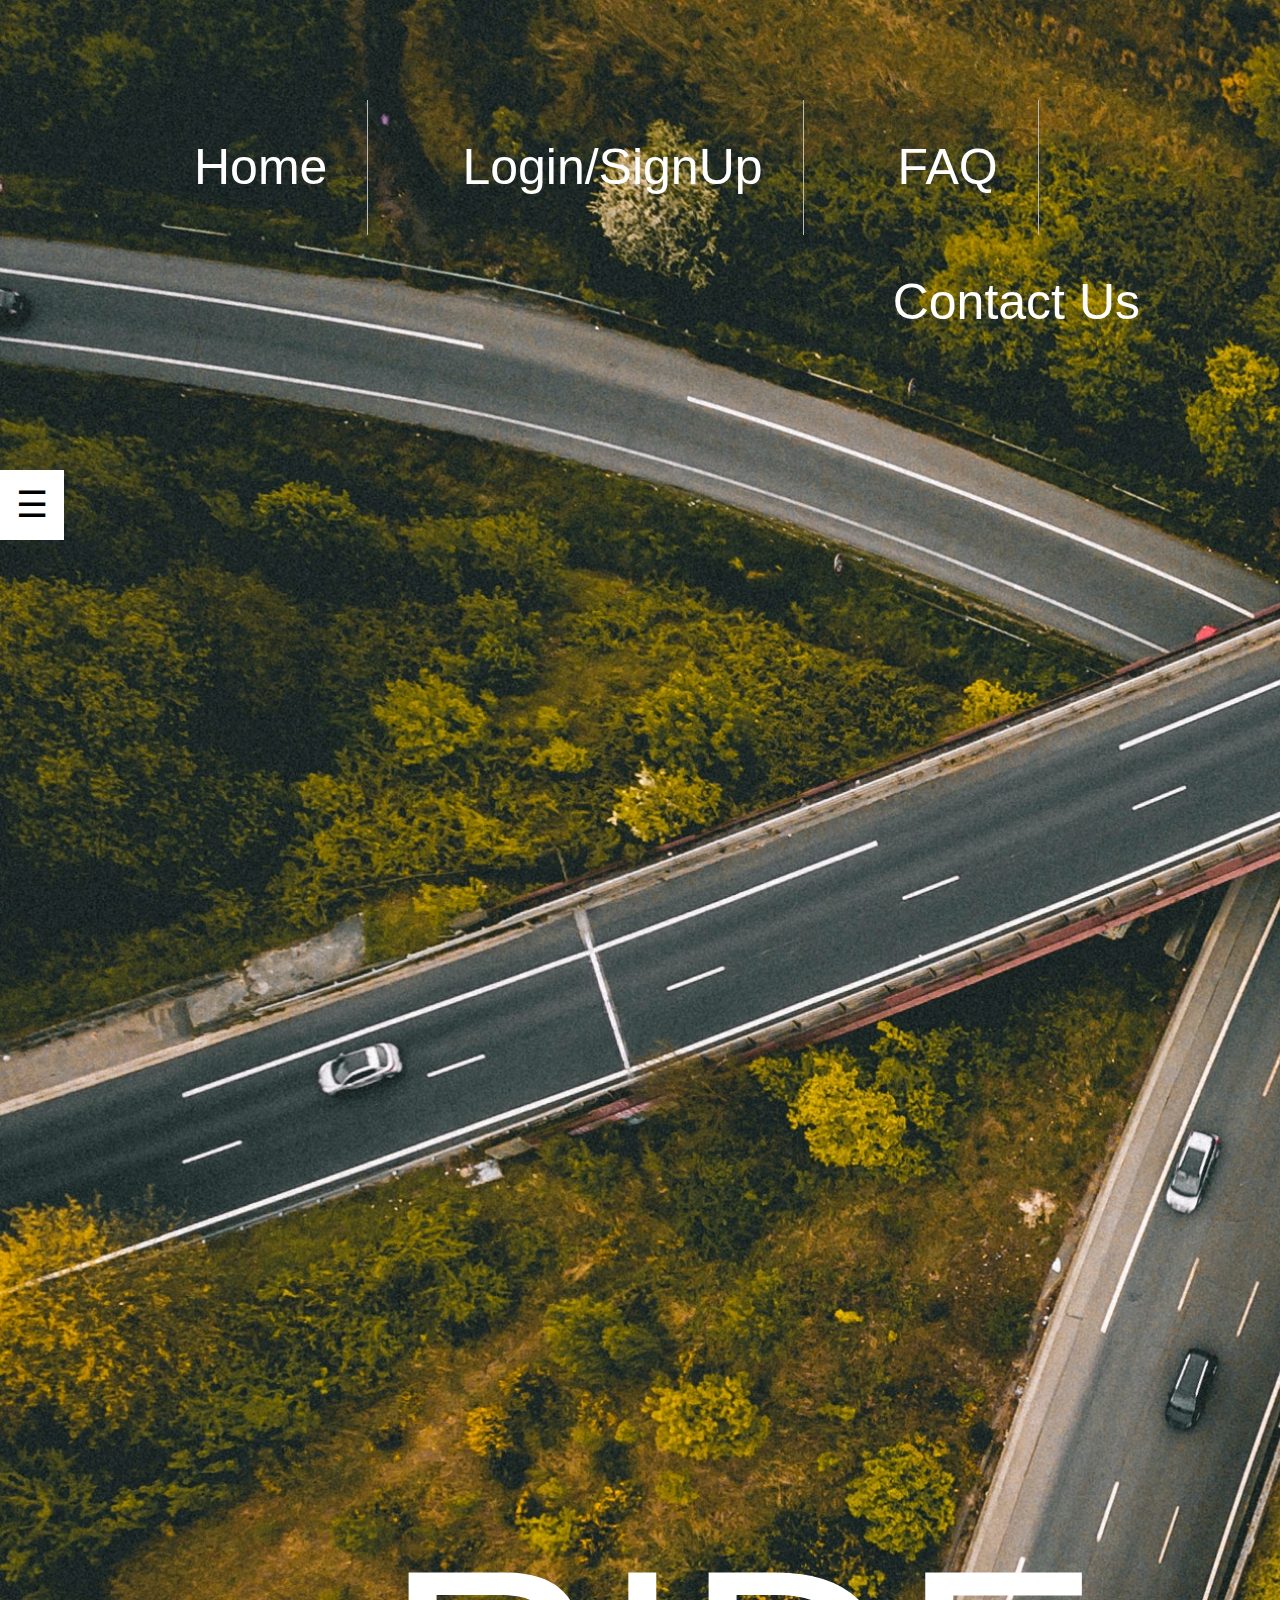
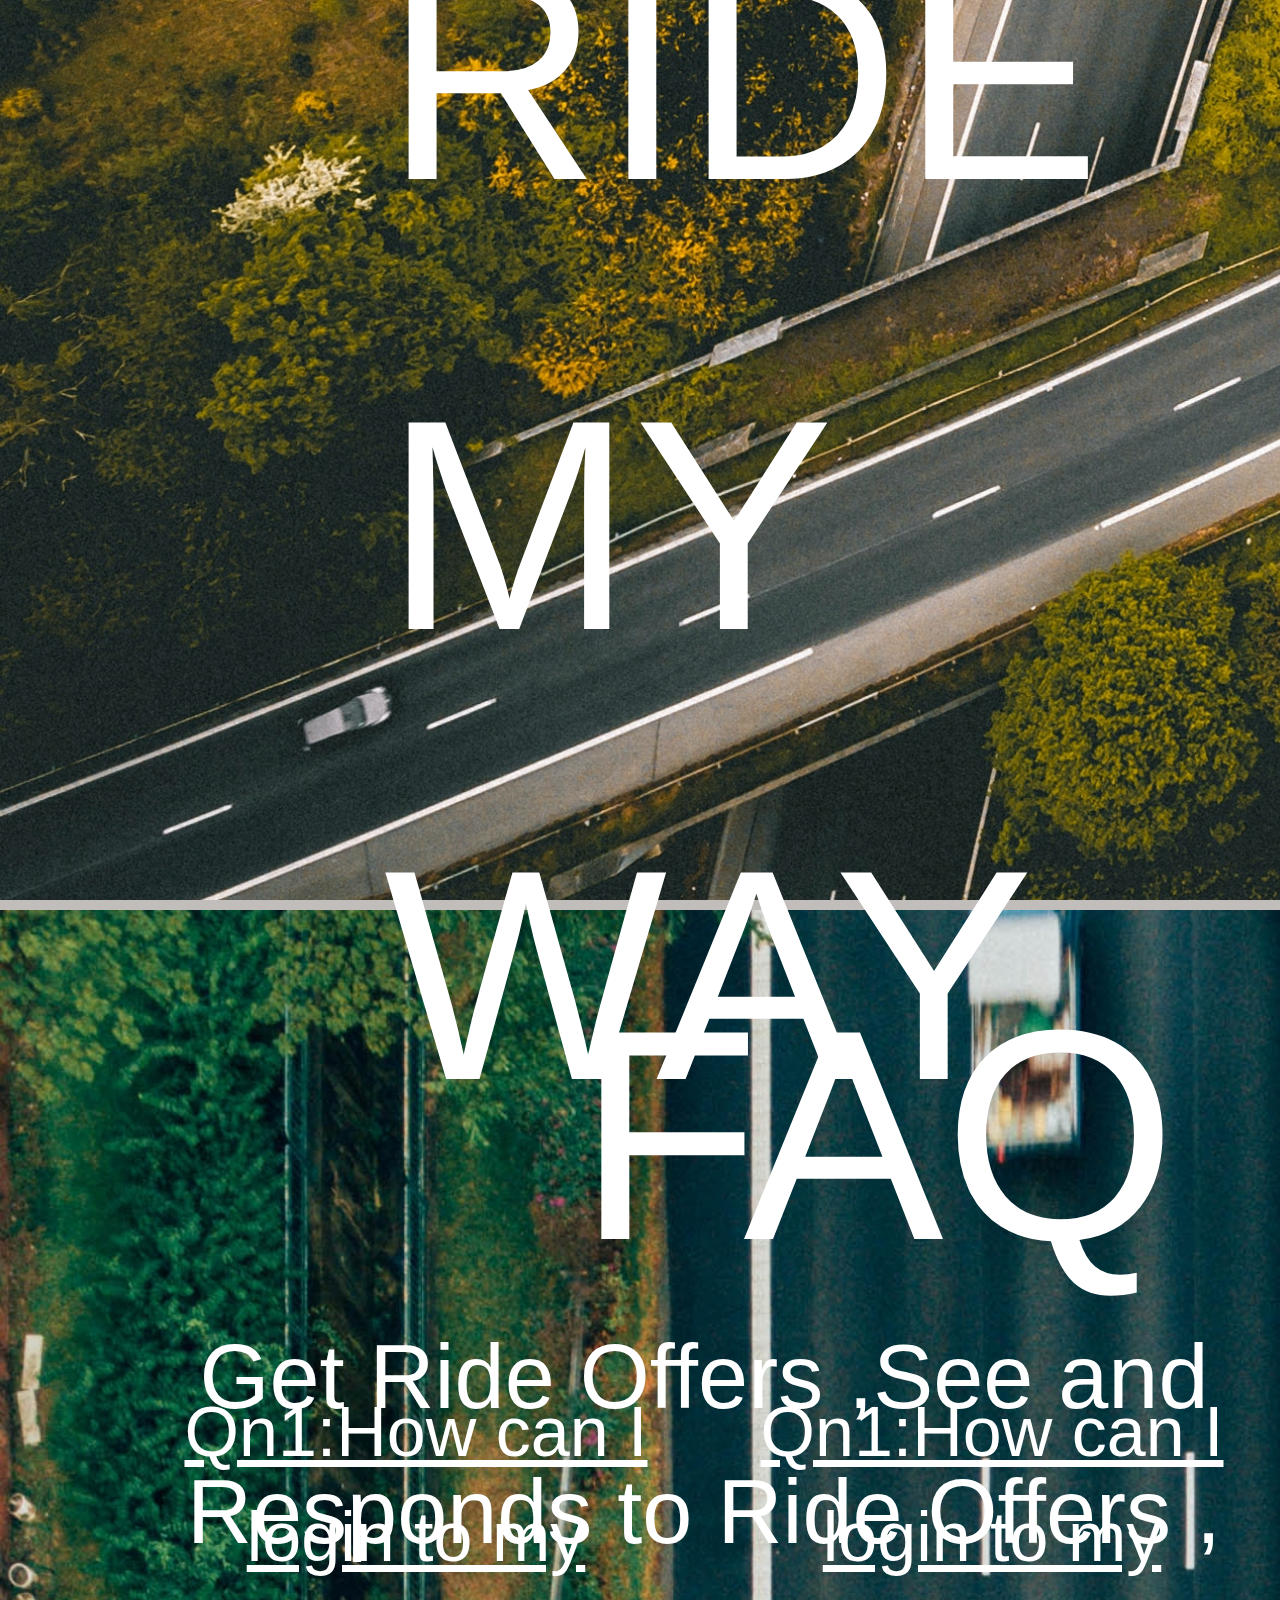
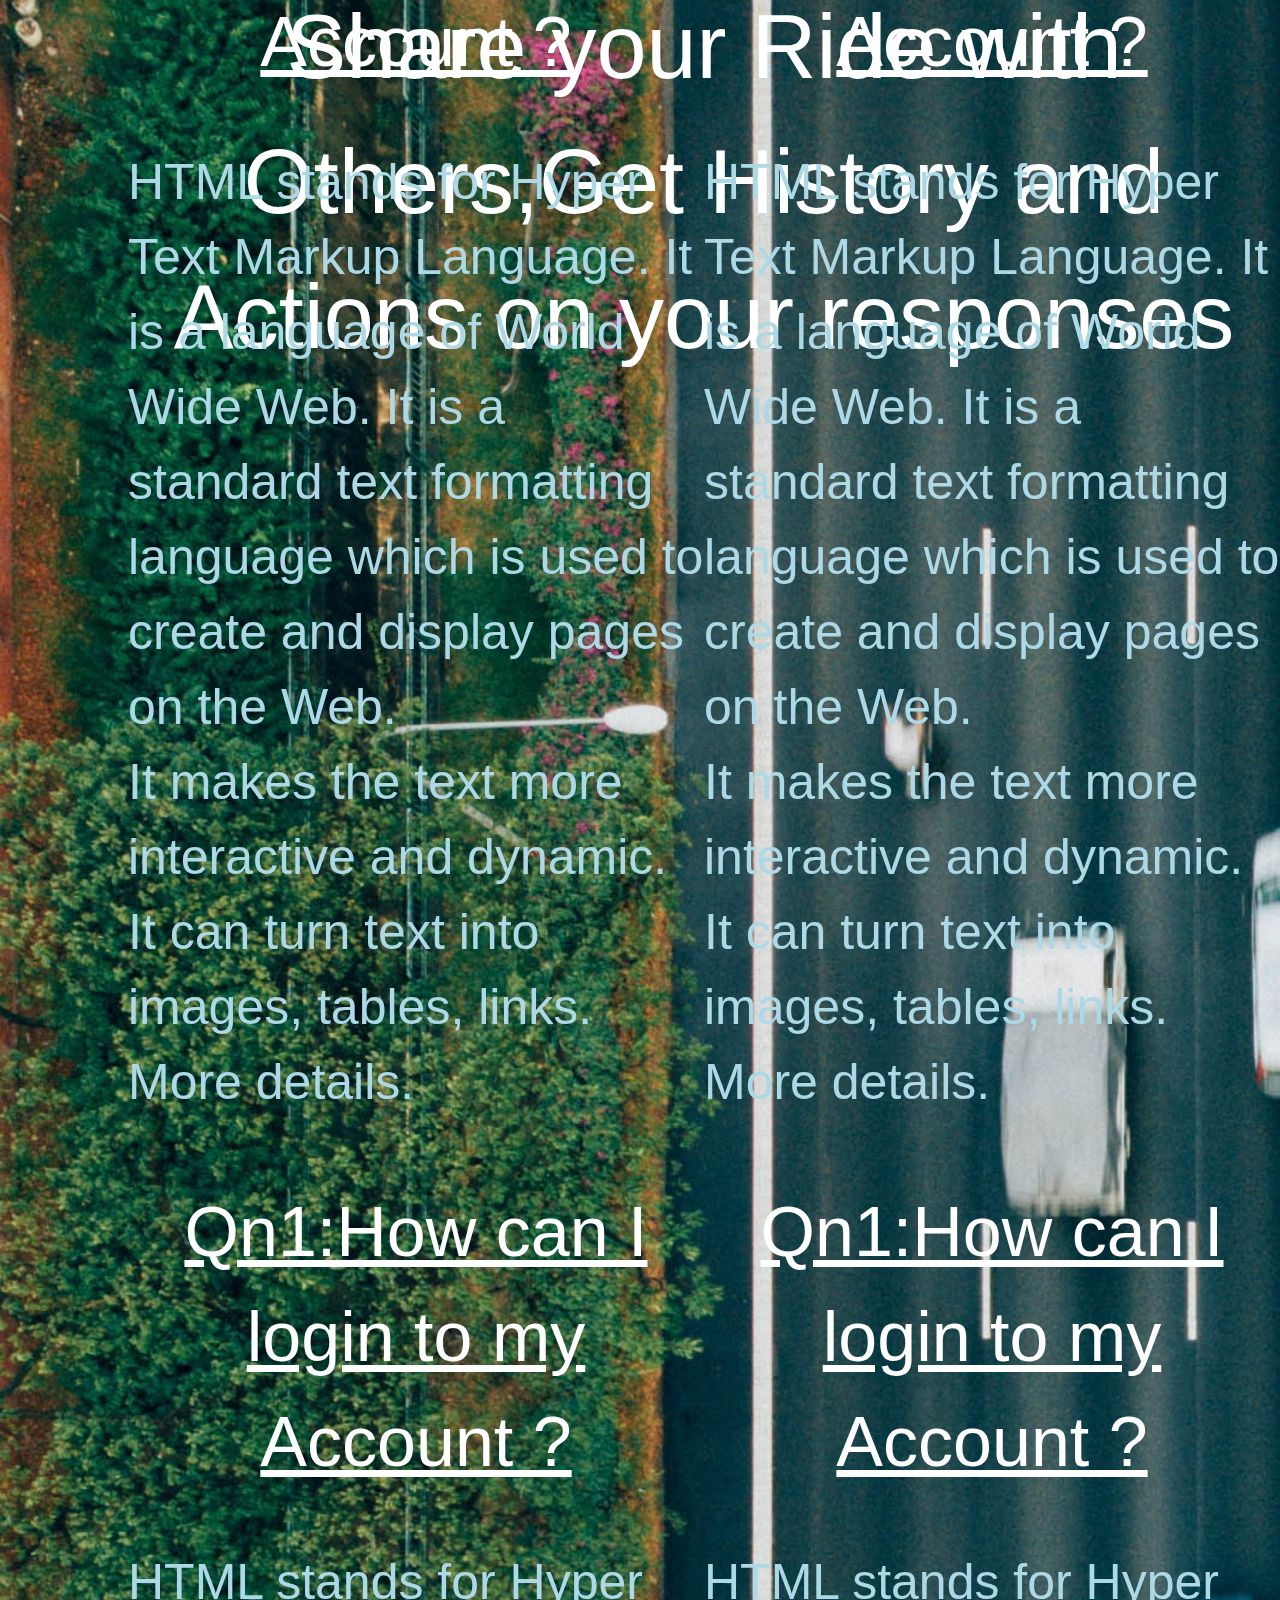
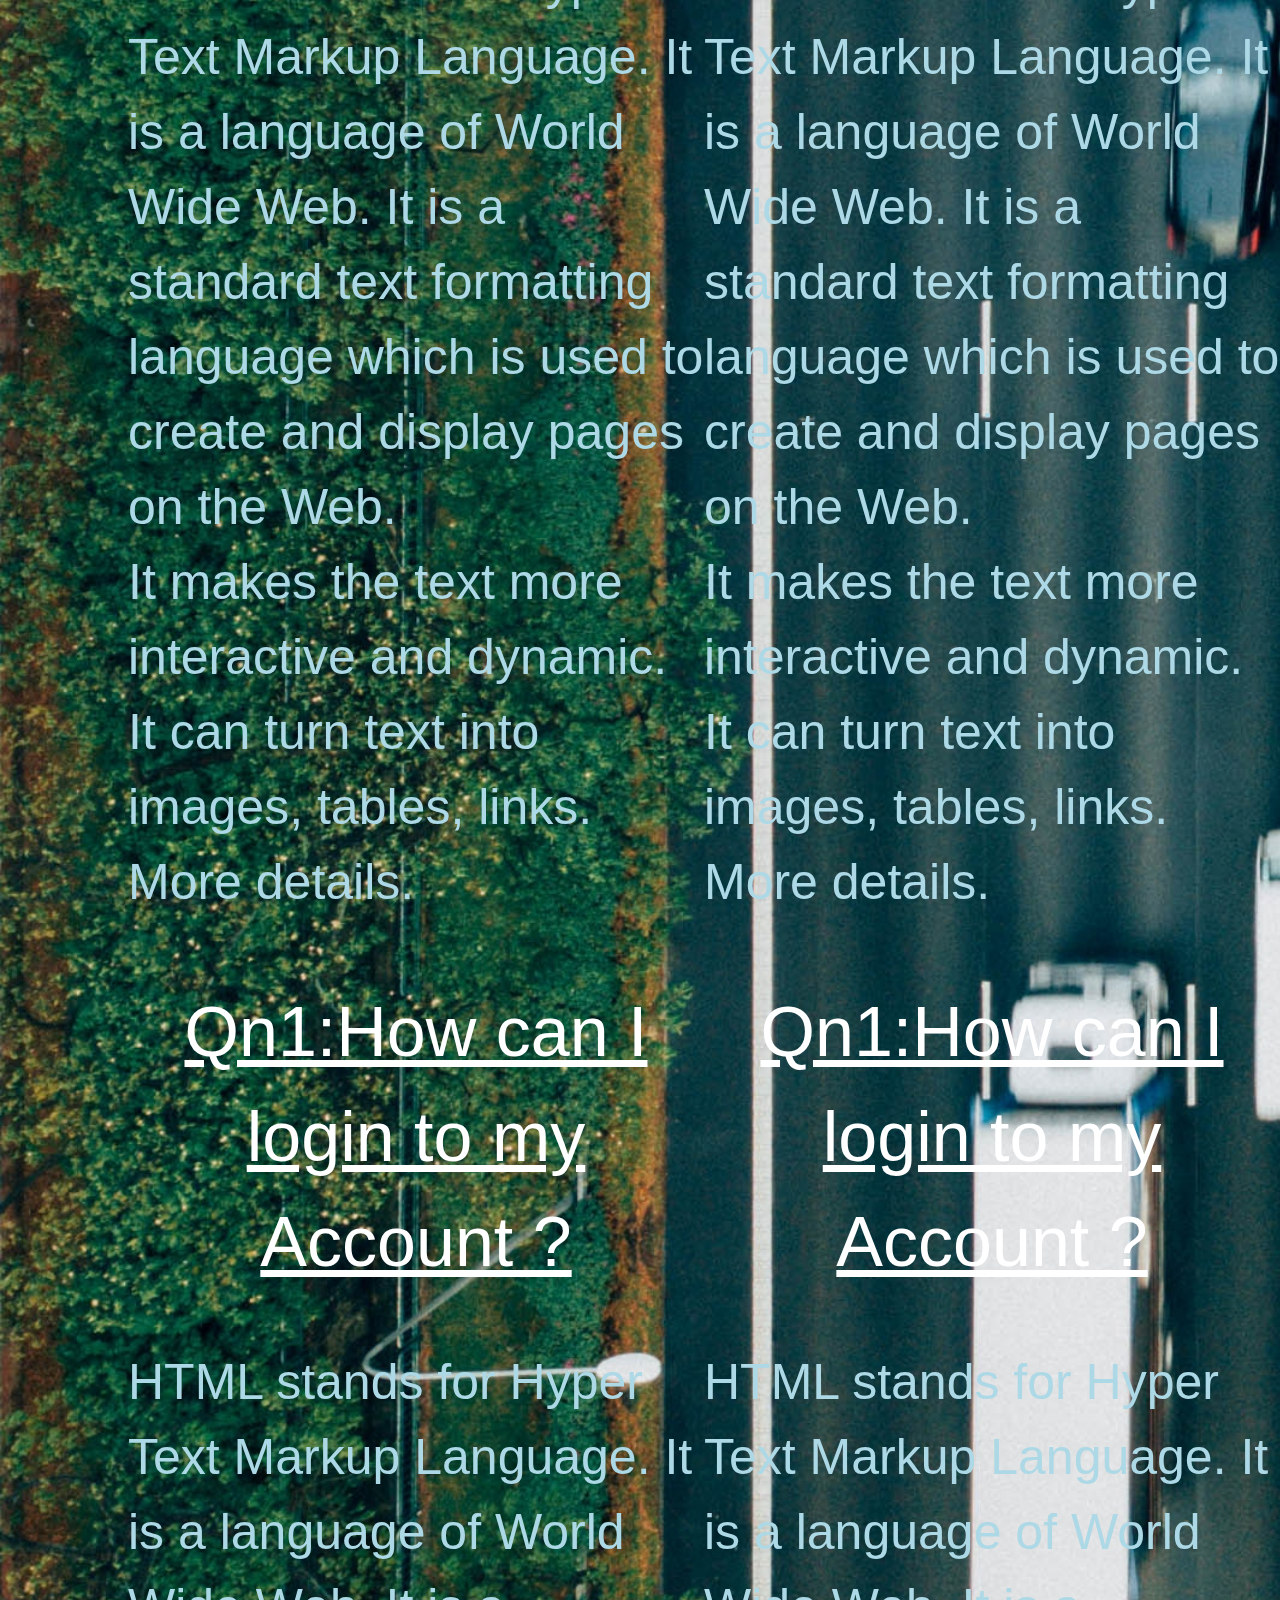
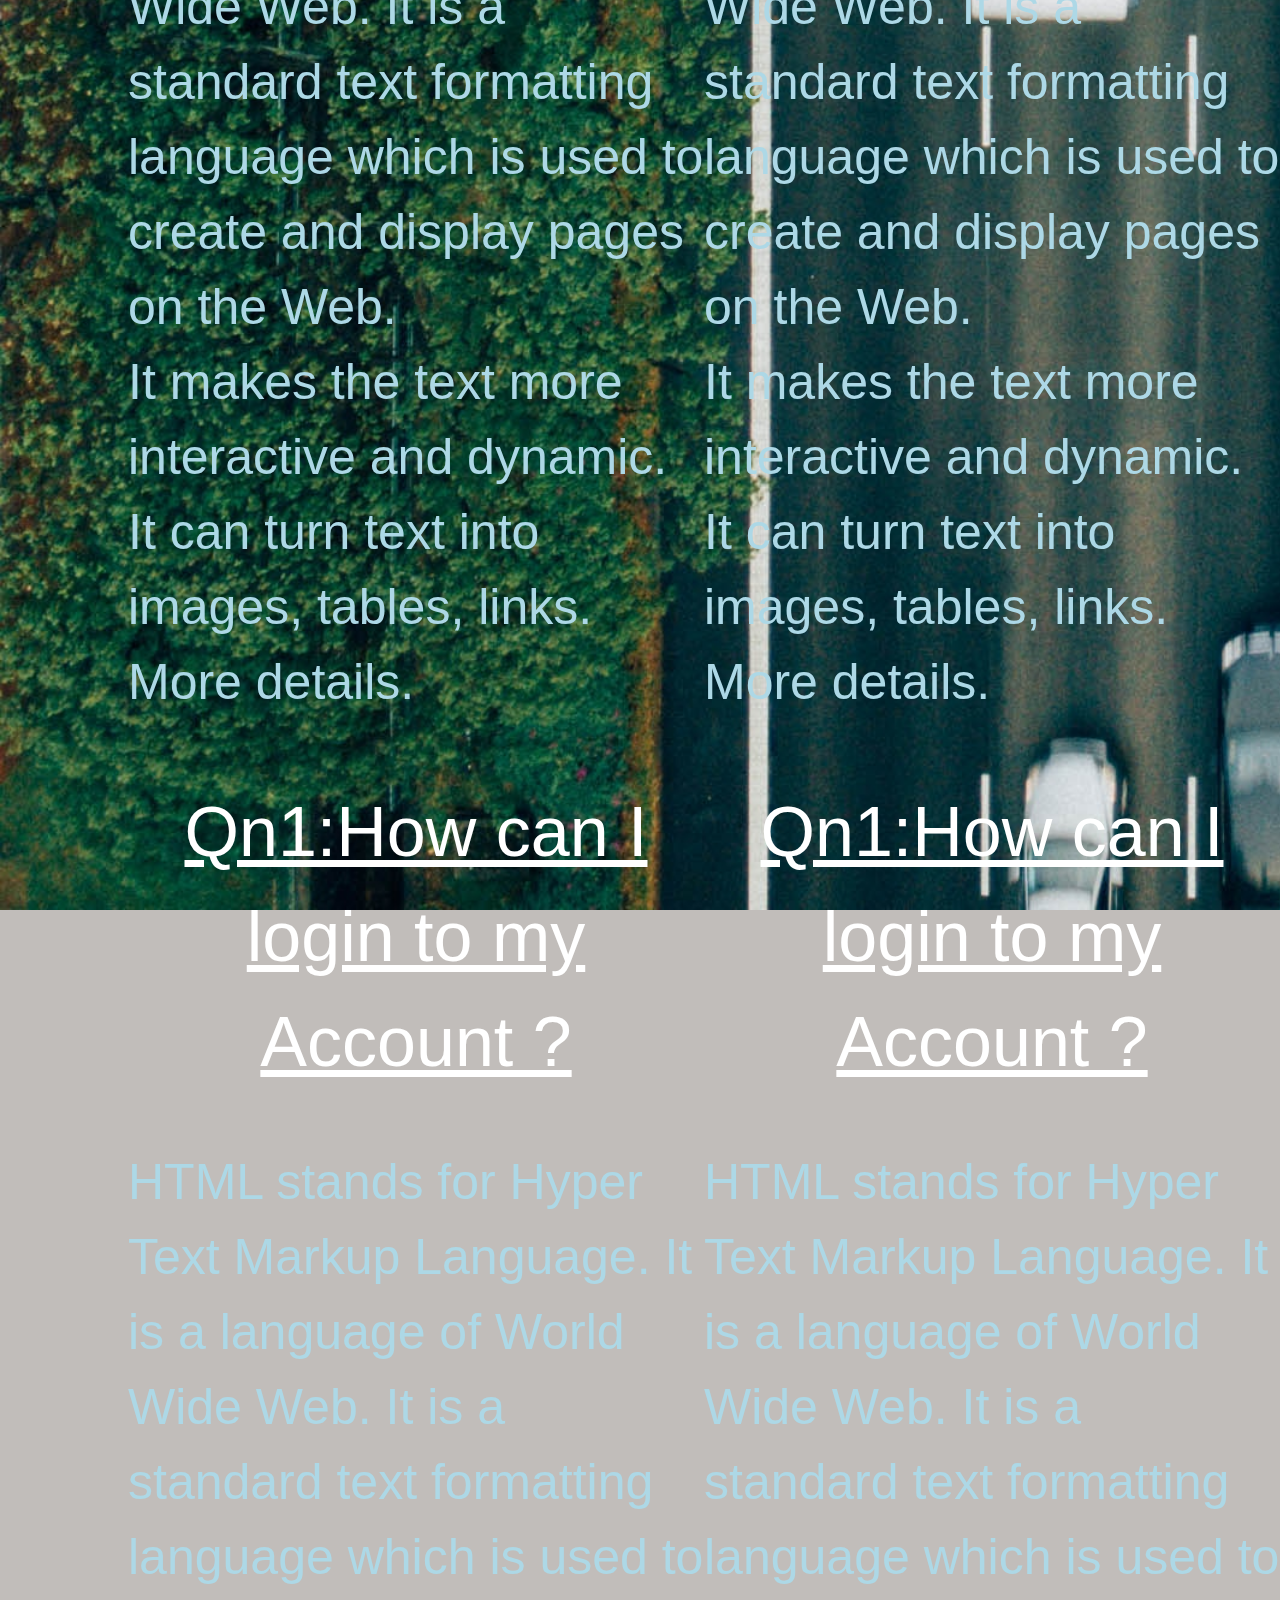
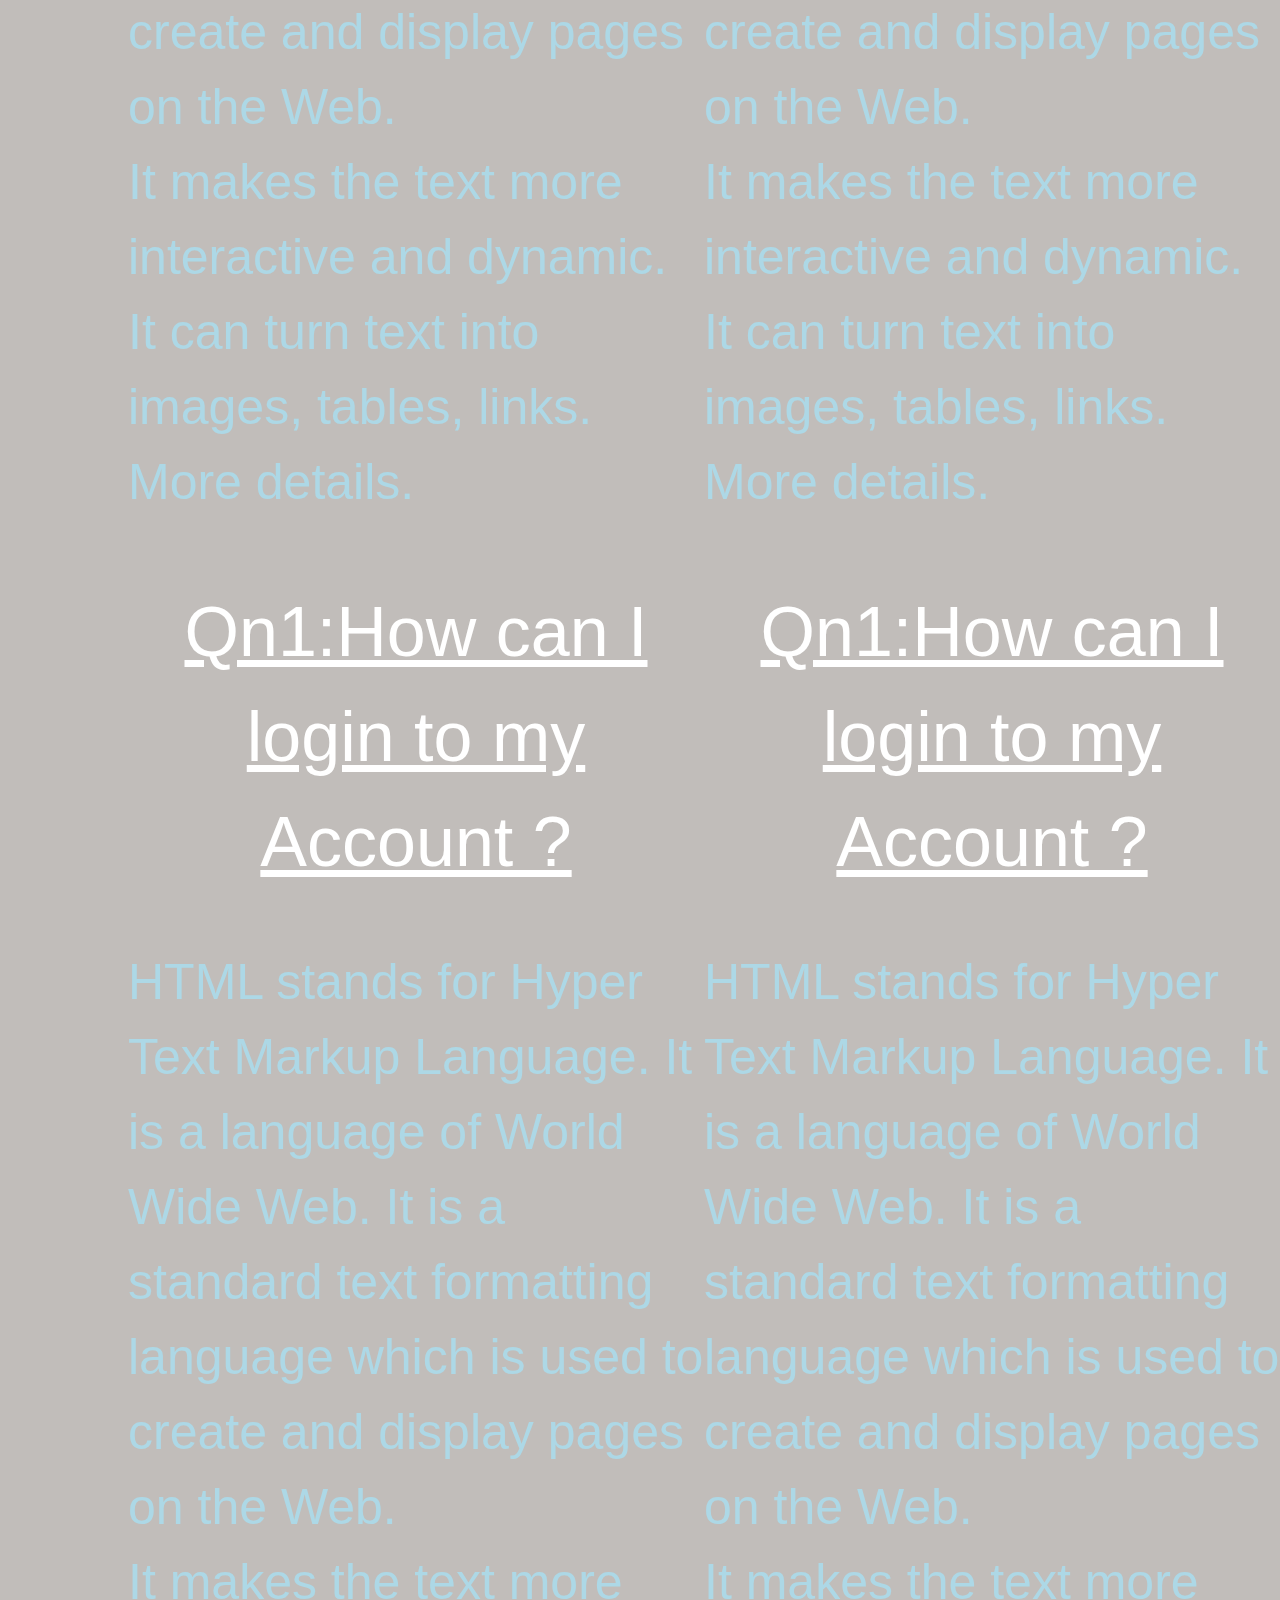
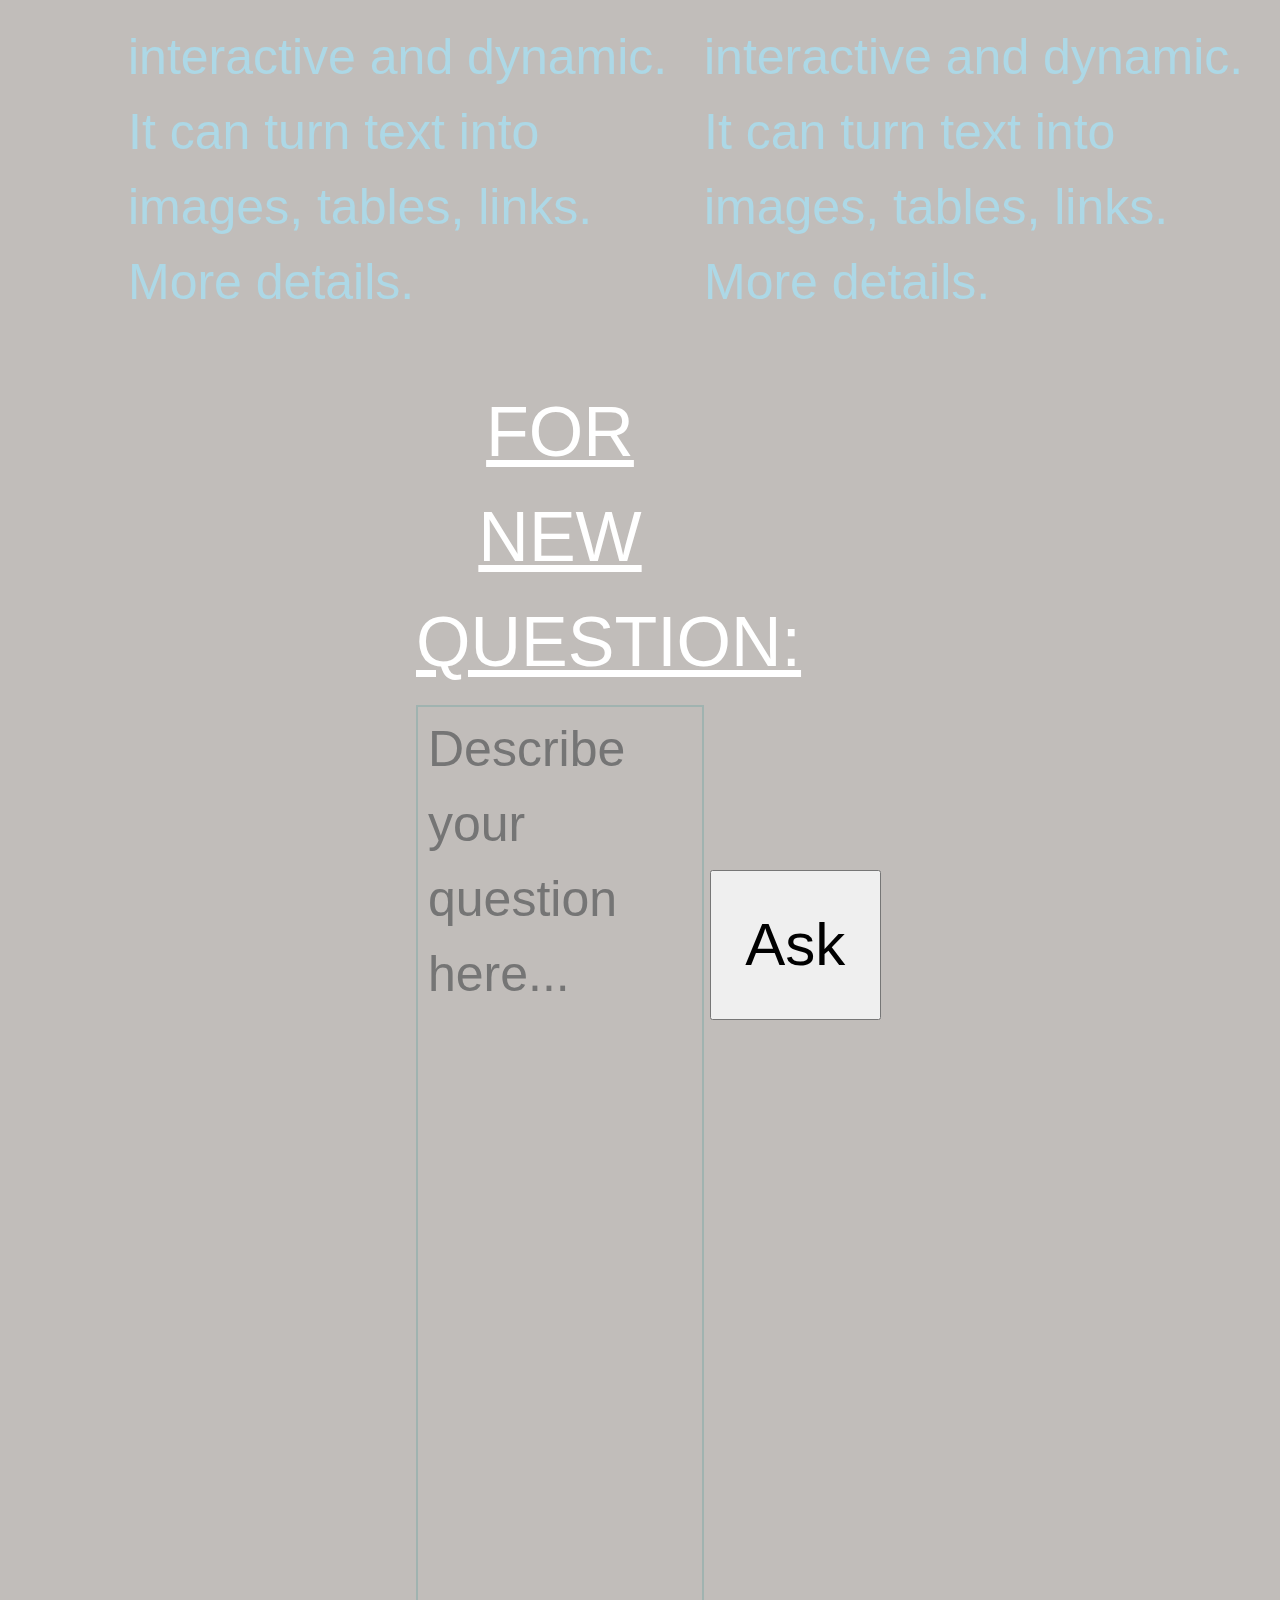
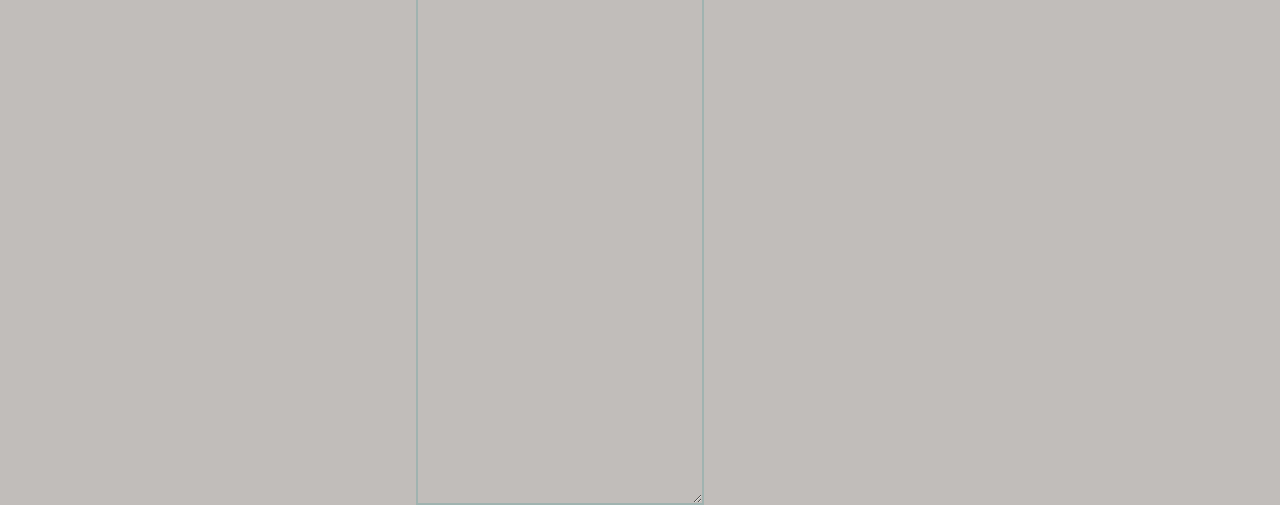
==== commit 41e233ba: "Replace landing page navigaton bar ,see #1" ====
--- a/index.html
+++ b/index.html
@@ -16,15 +16,14 @@
 
 
         <div id="Page">
-            <div class="w3-sidebar w3-bar-block w3-dark-grey w3-animate-left" id="mySidebar" style="  position: fixed; color: blue">
-                <button class="w3-bar-item w3-button w3-large" onclick="w3_close()" id="close">Close &times;</button>
-                <a href="#" class="w3-bar-item w3-button" id="link1">Home</a>
-                <a href="#" class="w3-bar-item w3-button" id="link2">Login/Signup</a>
-                <a href="#" class="w3-bar-item w3-button" id="link3">FAQ</a>
-                <a href="#" class="w3-bar-item w3-button" id="link4">About Us</a>
-                <a href="#" class="w3-bar-item w3-button" id="link5">Contact Us</a>
 
-            </div>
+
+            <ul>
+                <li><a class="active" href="#home">Home</a></li>
+                <li><a href="file:///E:/desktop/Andela/ALCwithforloopTz/RIDEMYWAY/Ride-My-Way/register.html">Login/SignUp</a></li>
+                <li><a href="#FAQ">FAQ</a></li>
+                <li style="float:right"><a href="#about">Contact Us</a></li>
+            </ul>
 
             <div>
                 <button class="w3-button w3-white w3-xxlarge" onclick="w3_open()">&#9776;</button>
--- a/CSS/index.css
+++ b/CSS/index.css
@@ -8,6 +8,44 @@
     /* Center and scale the image nicely */
     background-repeat: no-repeat;
     background-size: cover;
+}
+
+ul {
+    list-style-type: none;
+    margin: 0;
+    padding: 100px;
+    overflow: hidden;
+    background-color: transparent;
+}
+
+li {
+    float: left;
+    border-right: 1px solid #bbb;
+}
+
+li:last-child {
+    border-right: none;
+}
+
+li a {
+    display: block;
+    color: white;
+    text-align: center;
+    padding-left: 44px;
+    padding-top: 30px;
+    padding-bottom: 30px;
+    padding-right: 40px;
+    margin-left: 50px;
+    text-decoration: none;
+    font-size: 50px;
+}
+
+li a:hover:not(.active) {
+    background-color: #111;
+}
+
+.active {
+    background-color: transparent;
 }
 
 #close {
@@ -202,10 +240,12 @@
 
 .gridfield {
     display: grid;
-    grid-template-columns: 5fr 5fr 5fr;
+    grid-template-columns: 4fr 2fr 5fr;
     grid-template-rows: 5fr;
     grid-gap: 4fr;
     padding-left: 100px;
+    padding-right: 100px;
+    padding-top: 150px;
 }
 
 .gridfield1 {
@@ -389,7 +429,7 @@
     background: none;
     background-image: none;
     border: 1px solid #a0b3b0;
-    color: #ffffff;
+    color: black;
     border-radius: 0;
     transition: border-color .25s ease, box-shadow .25s ease;
 }
@@ -435,7 +475,7 @@
     font-weight: 600;
     text-transform: uppercase;
     letter-spacing: .1em;
-    background: #4d3d00;
+    background: transparent;
     color: #ffffff;
     transition: all 0.5s ease;
     -webkit-appearance: none;
@@ -464,34 +504,4 @@
     padding-top: 0px;
     color: white;
     margin-block-start: 0px;
-}
-
-
-/* 
-.offer-details {
-    padding-top: 9000%;
-    display: grid;
-    grid-template-columns: 50% 50%;
-    grid-template-rows: 40% 40% 40%;
-    grid-gap: 30%;
-    background-color: yellow;
-}
-
-#destination {
-    display: grid;
-    grid-template-columns: 20%;
-    grid-template-rows: 40% 40% 40%;
-    grid-gap: 60%;
-}
-
-#car-details {
-    background-color: red;
-}
-
-#comment-details {
-    background-color: yellow;
-}
-
-#offers {
-    background-color: palevioletred;
-} */+}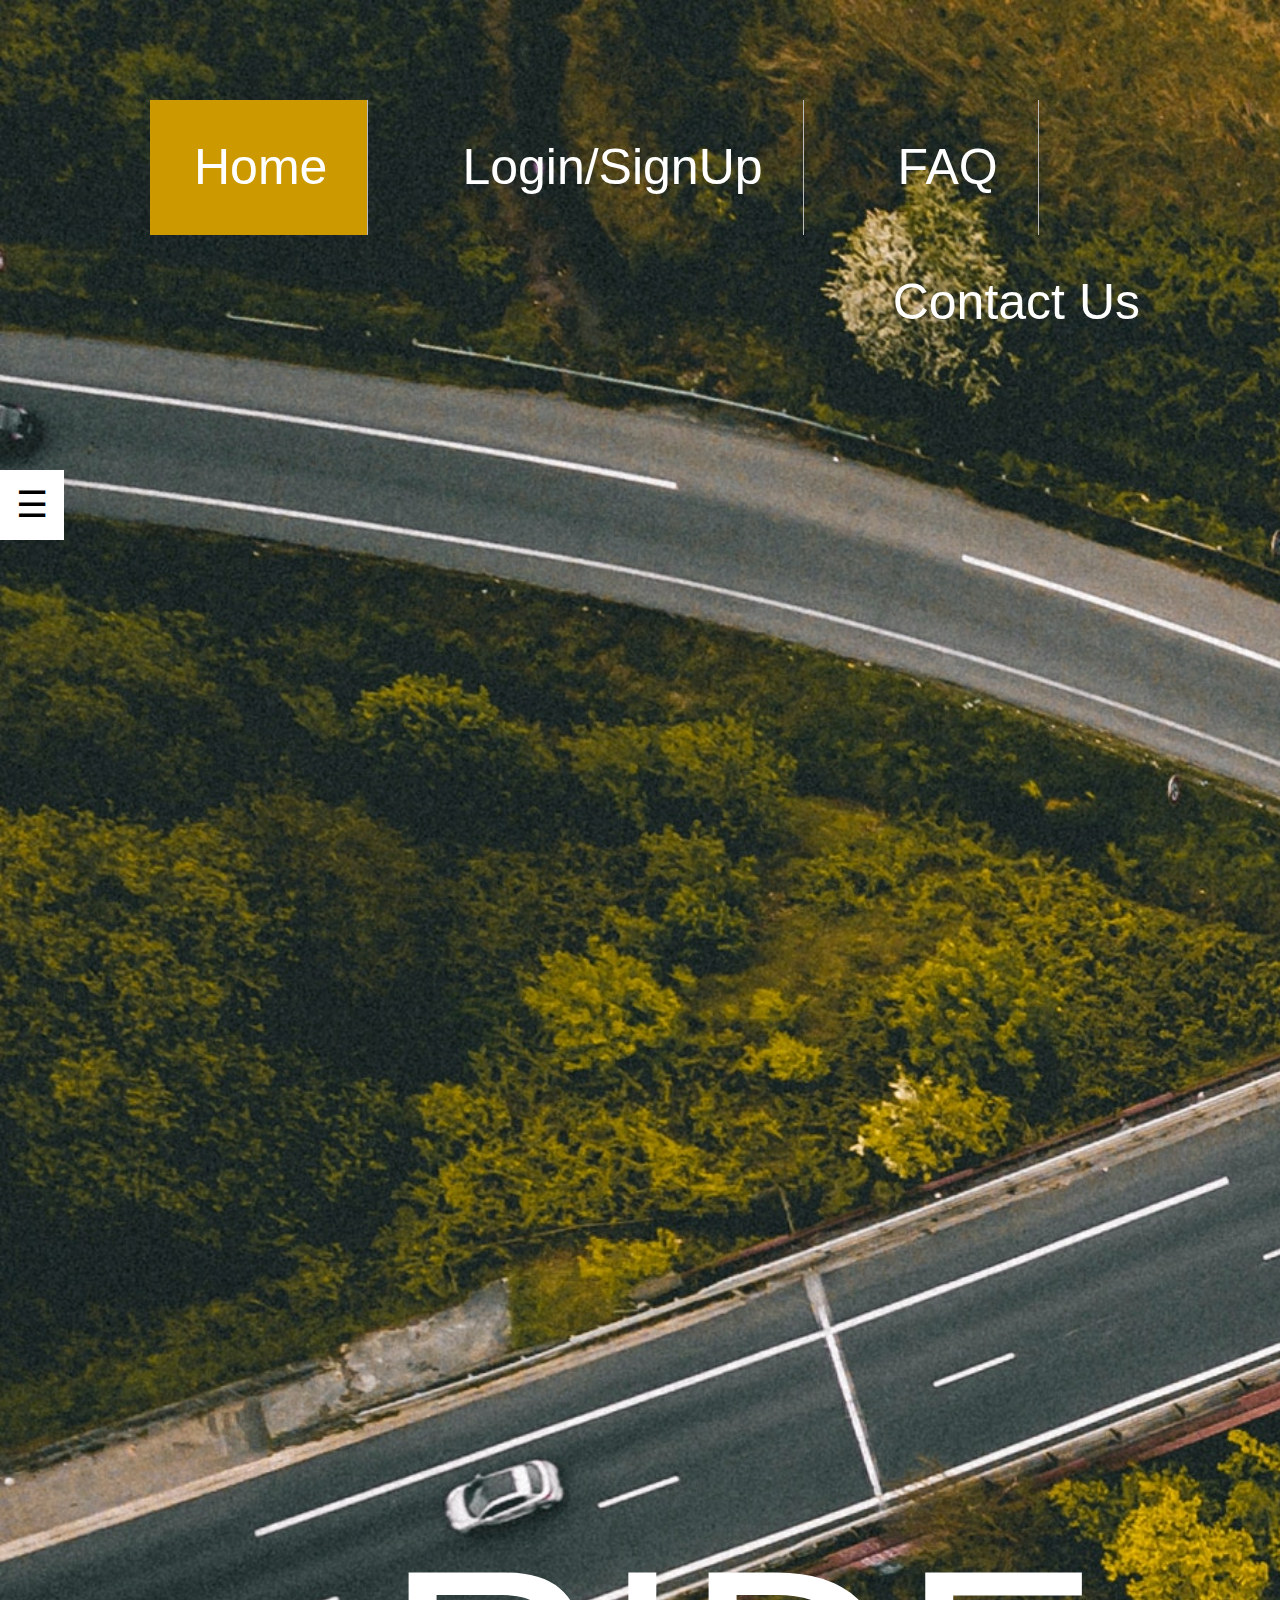
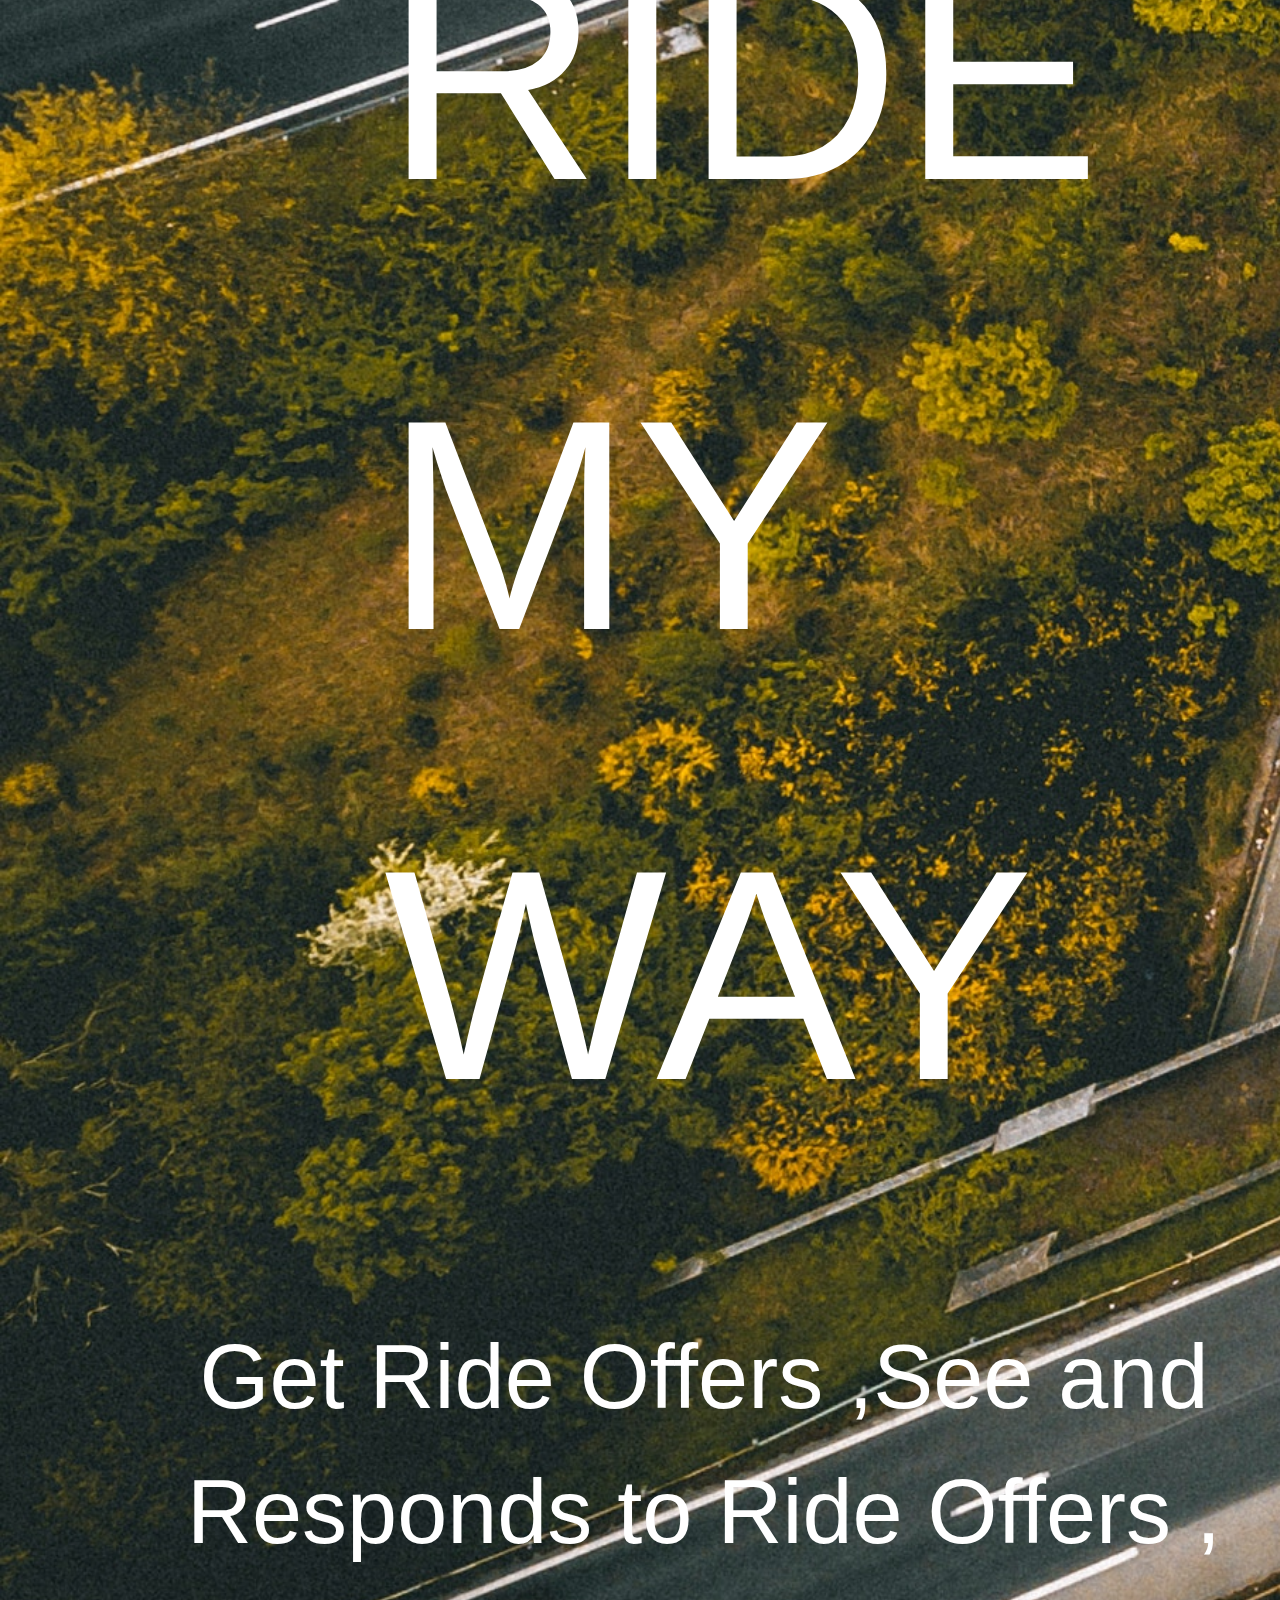
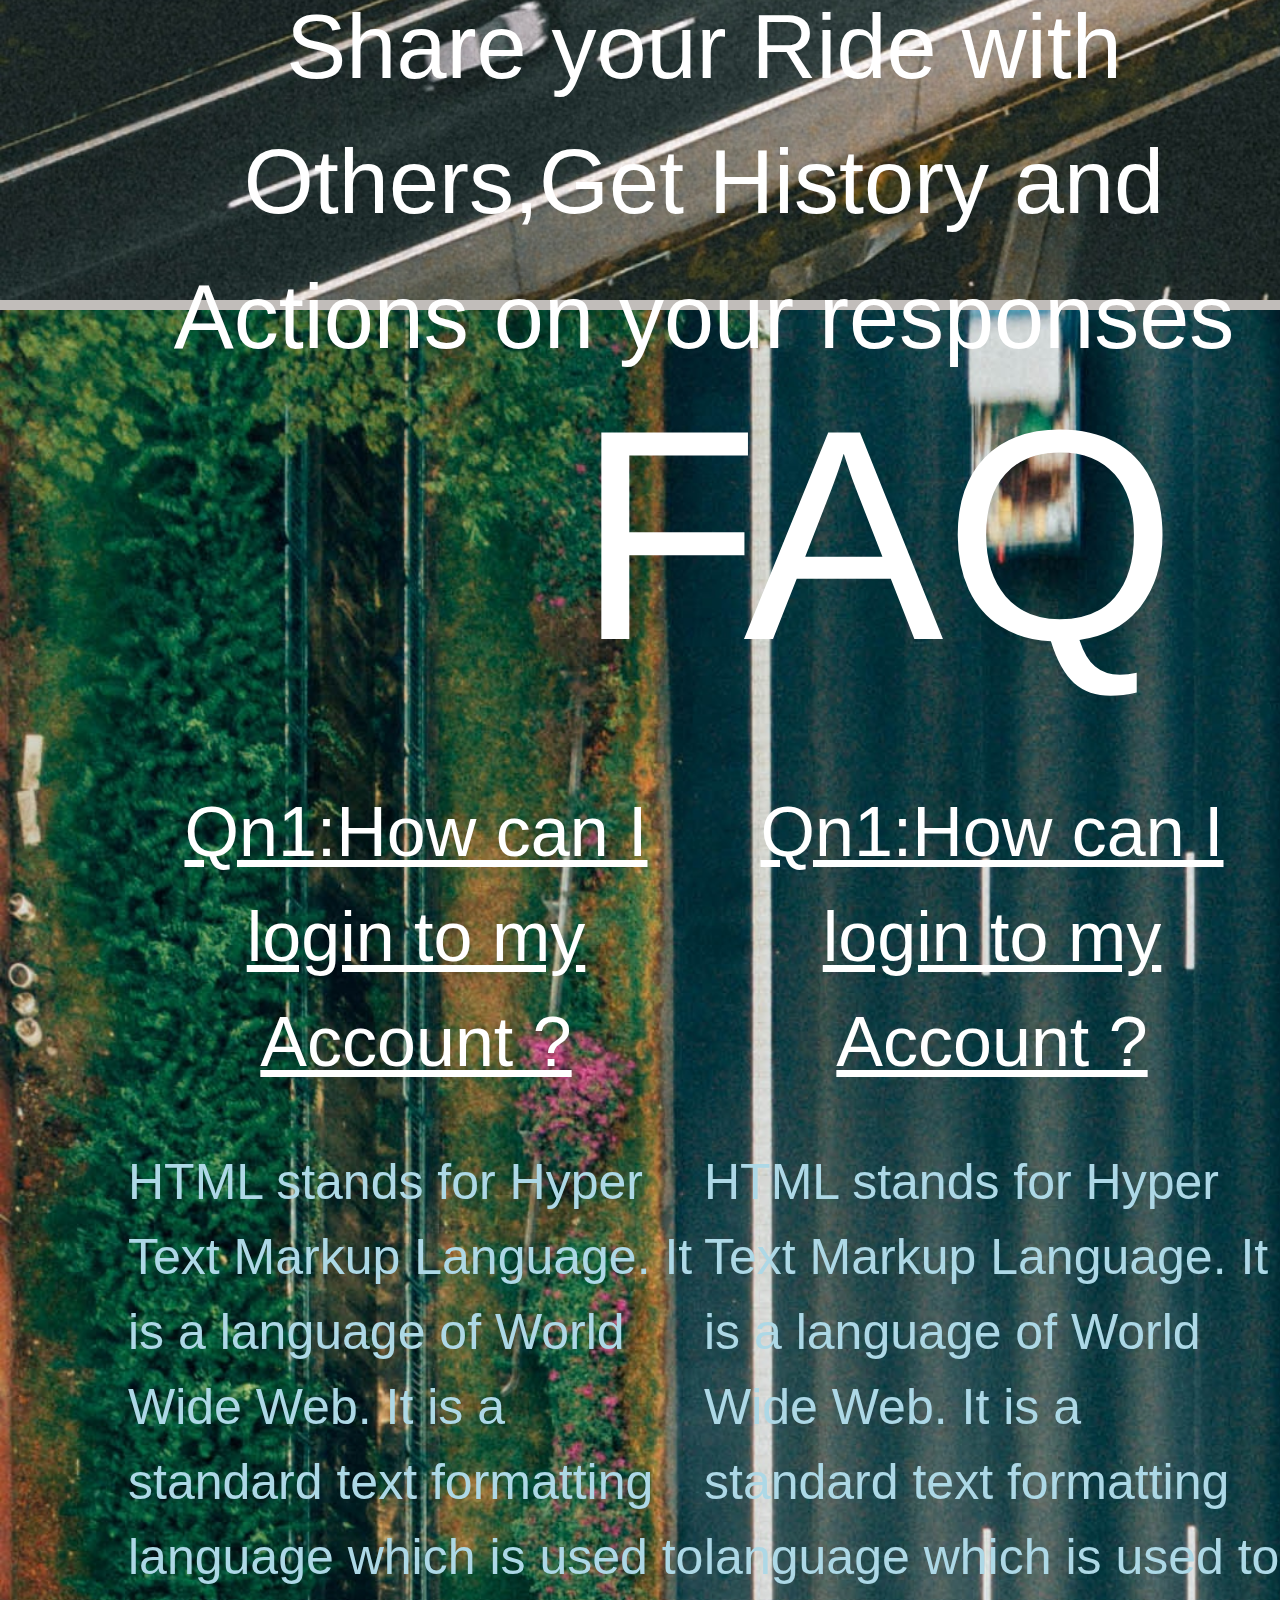
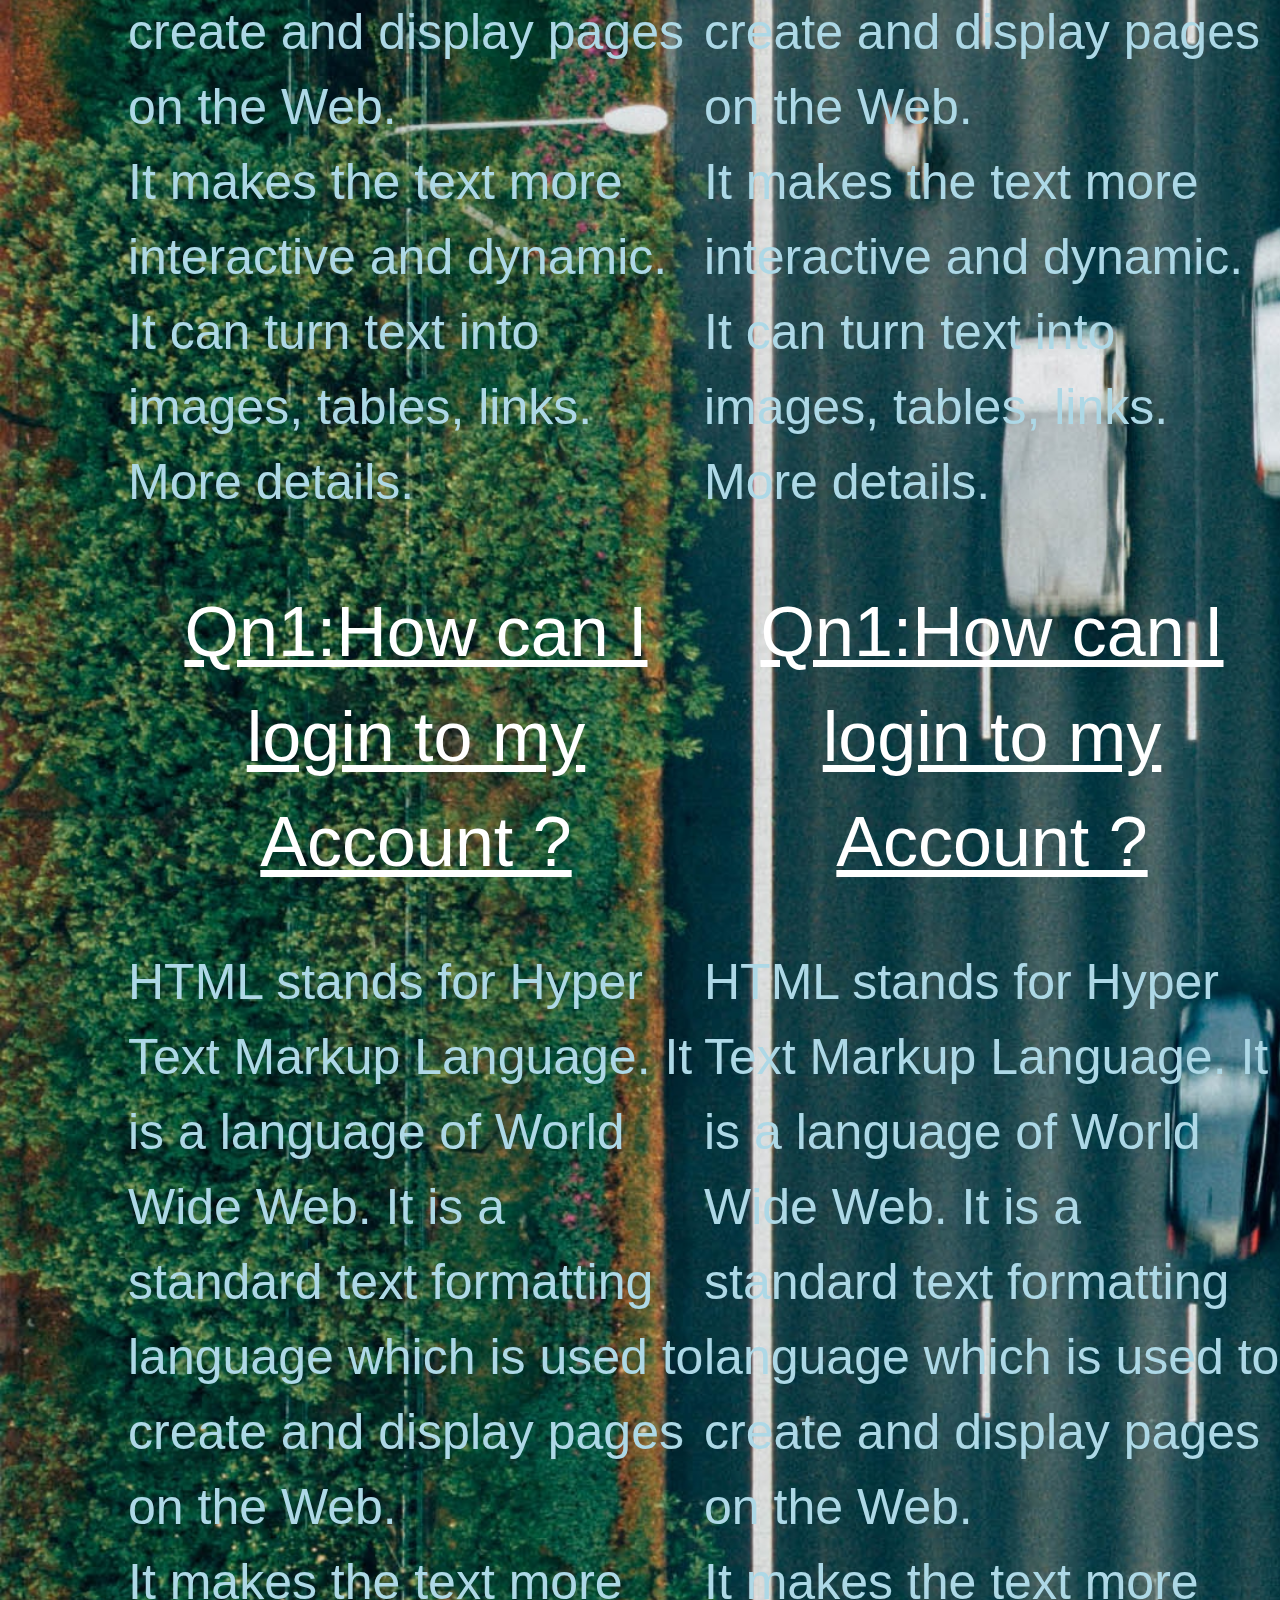
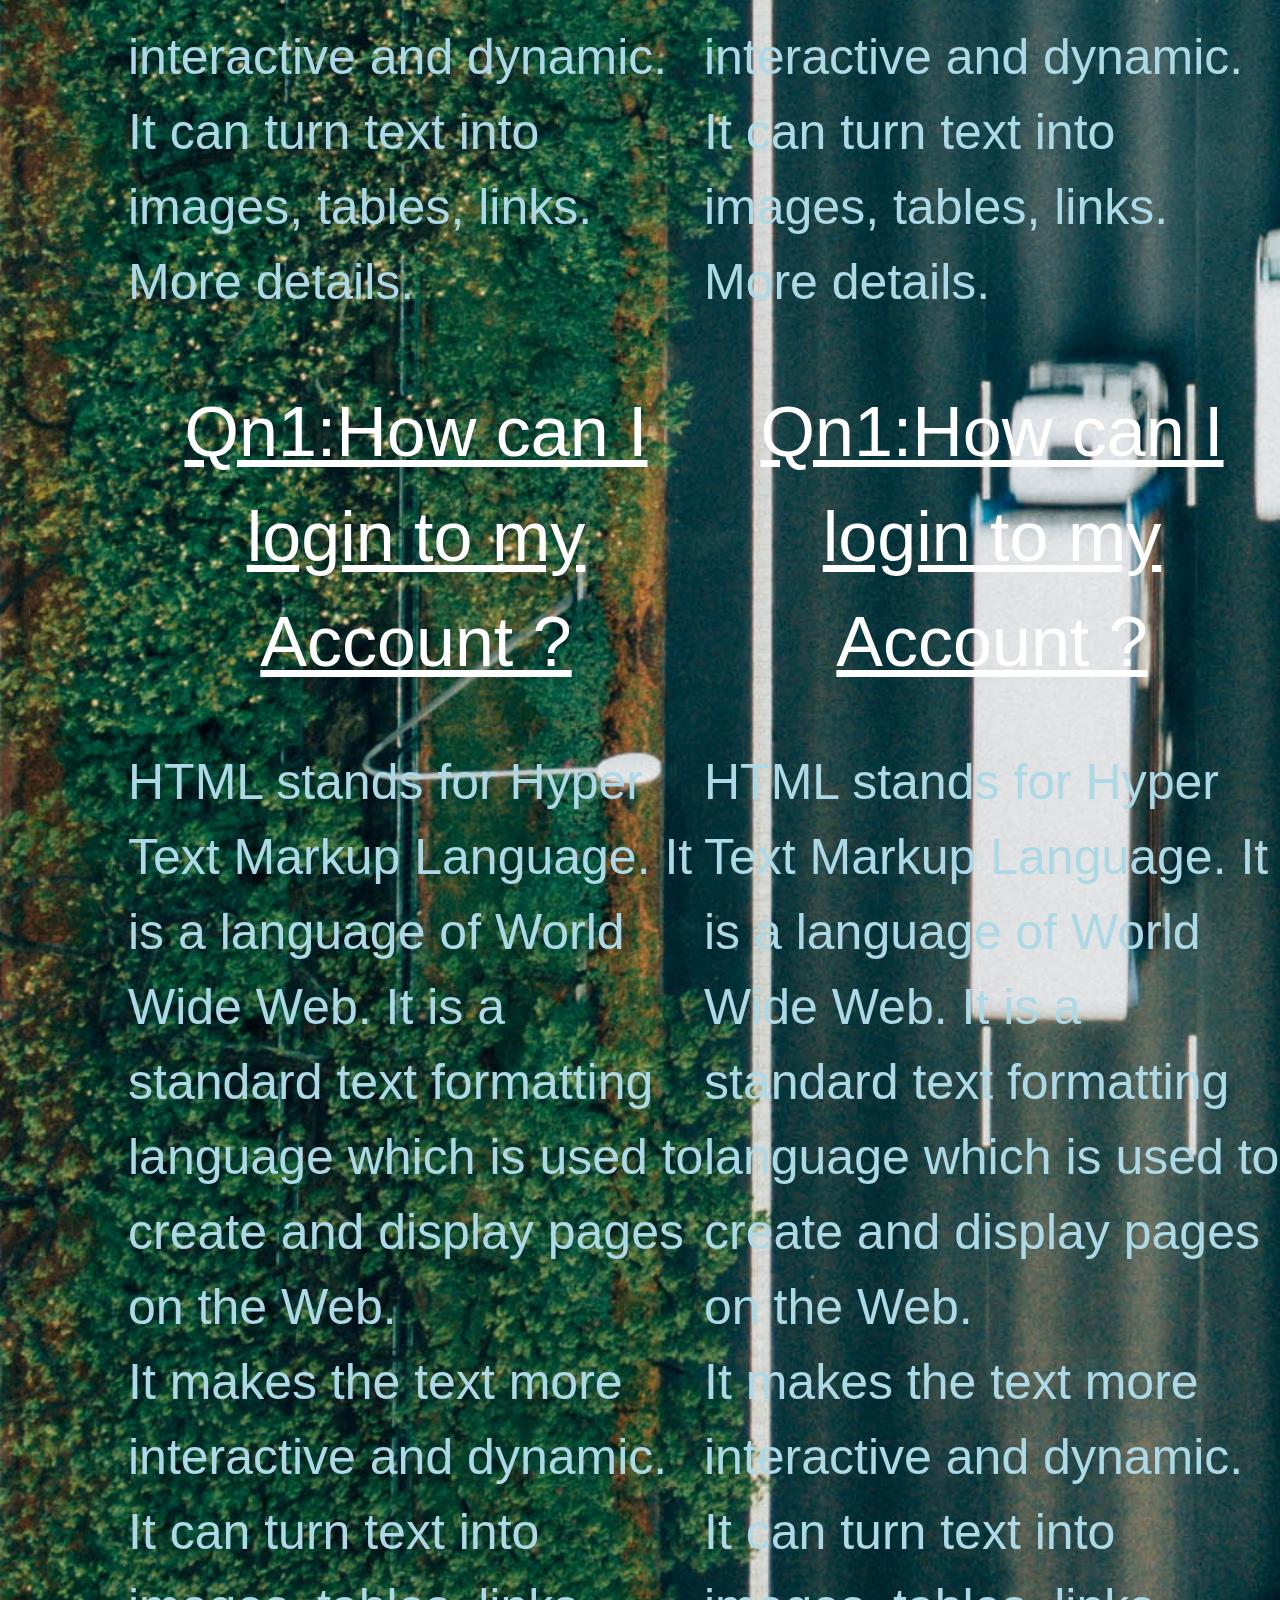
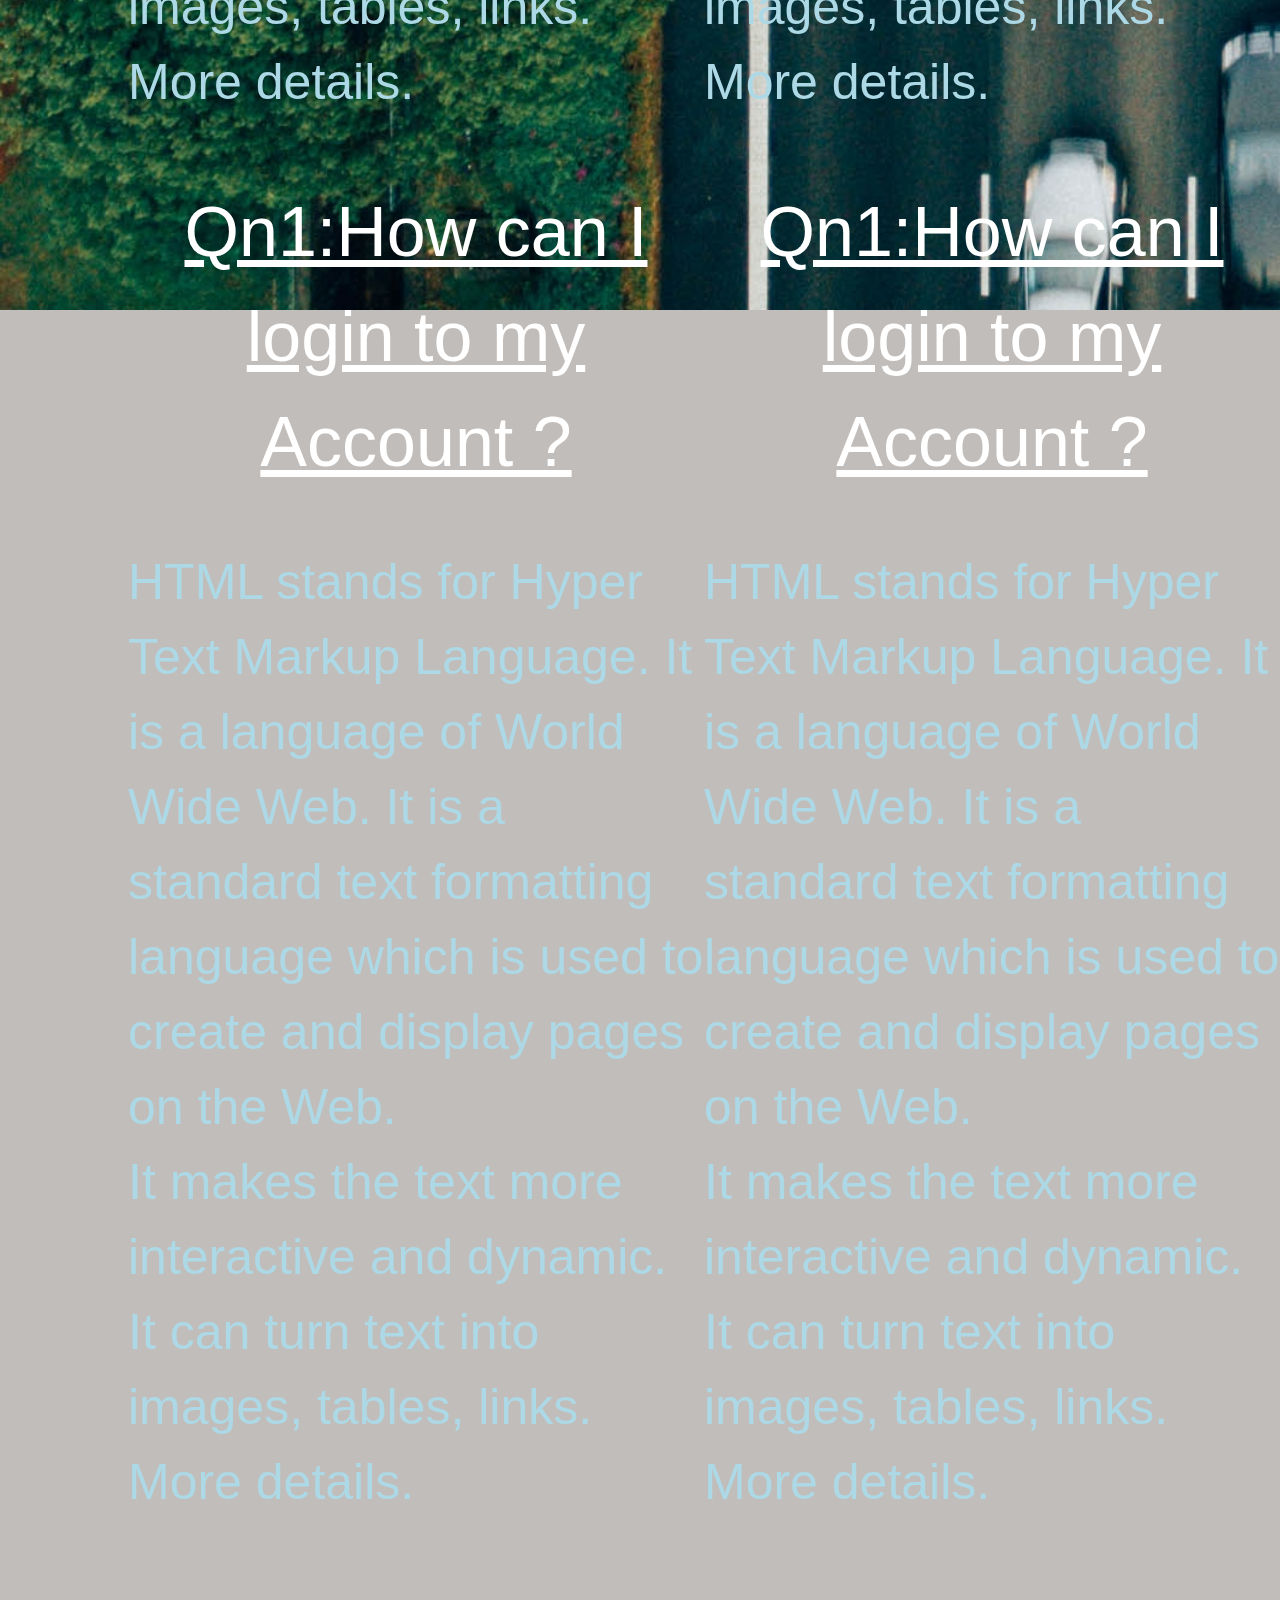
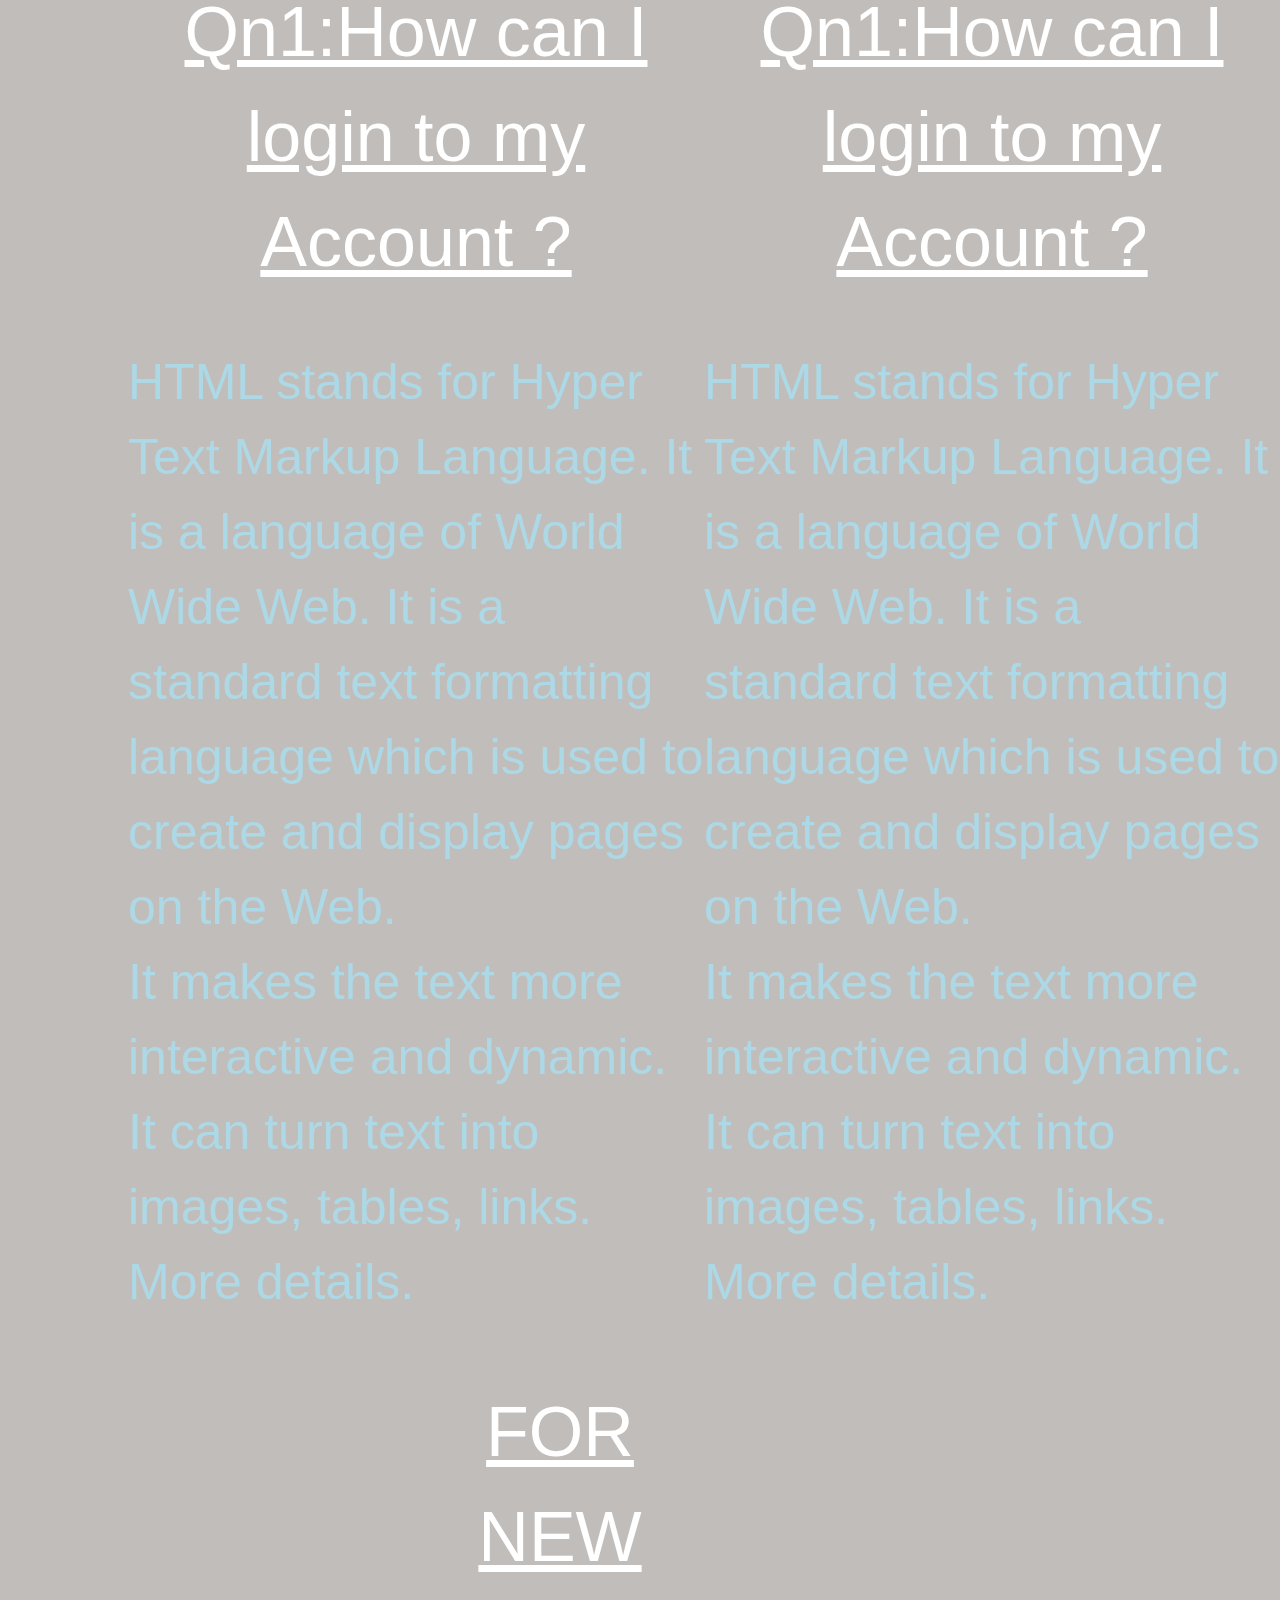
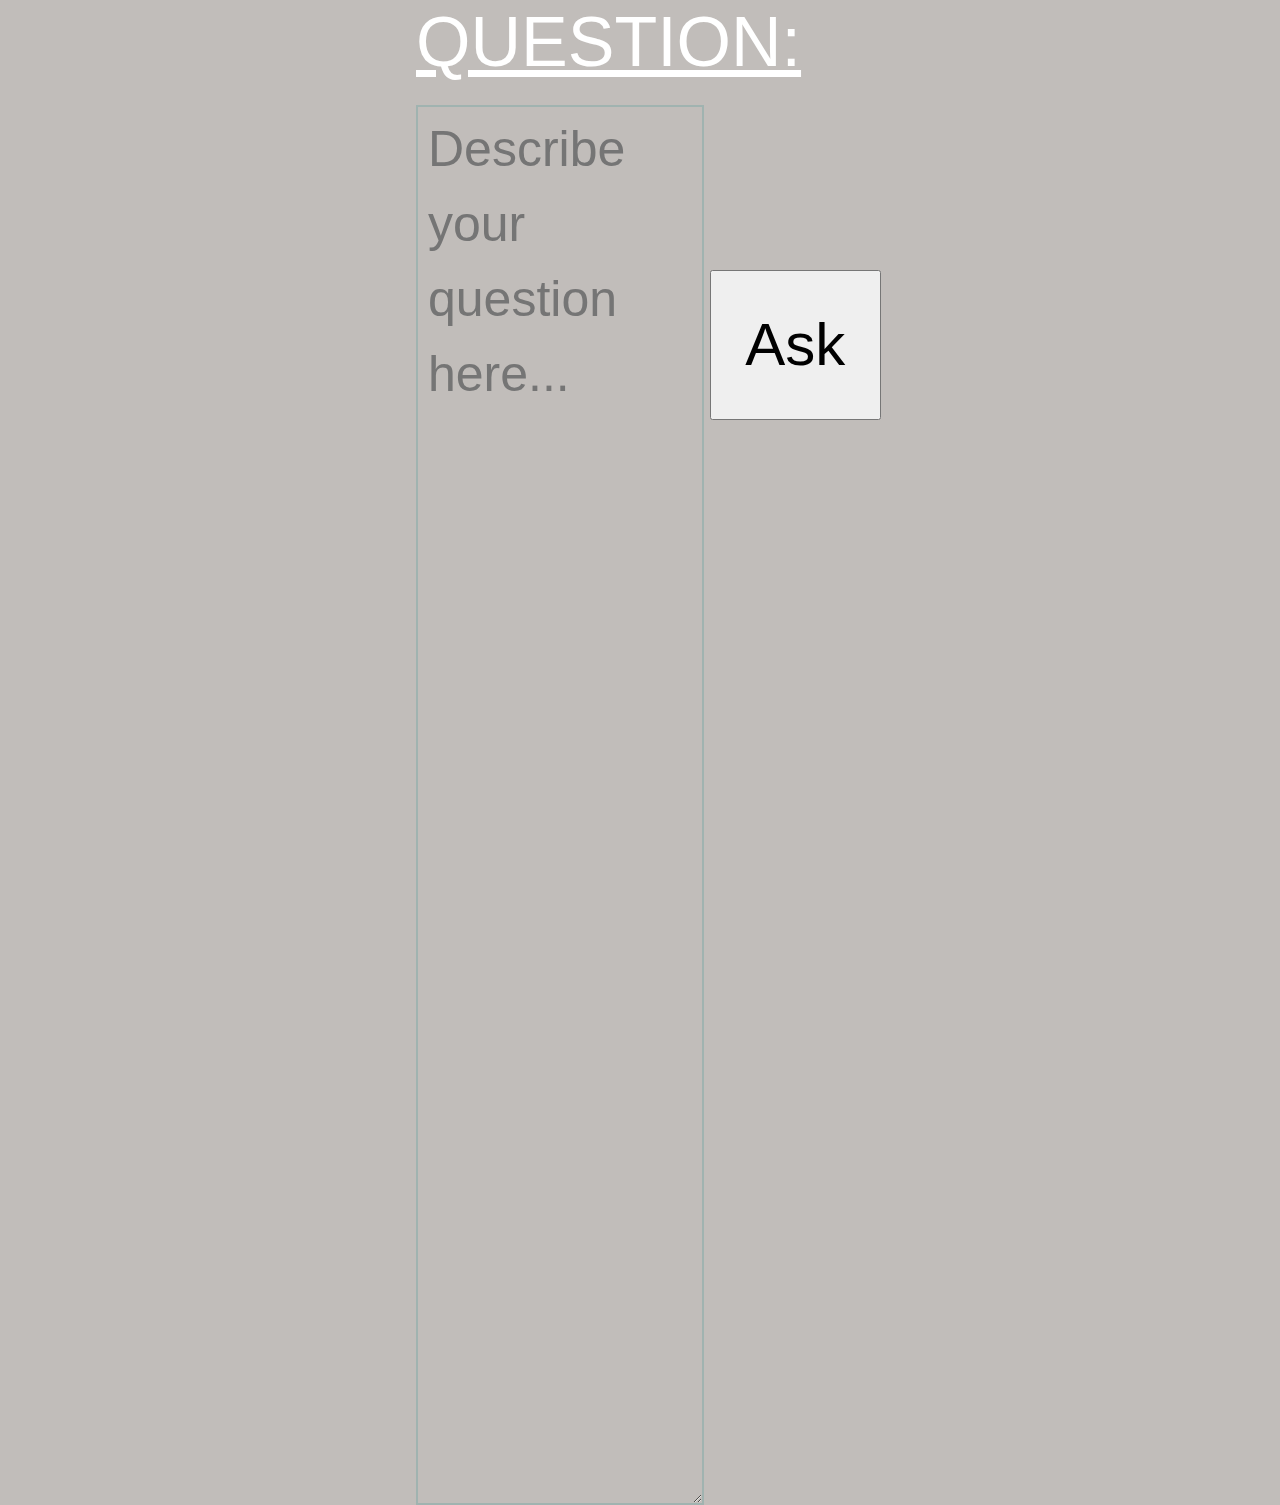
==== commit 0a0e4f5a: "Change images" ====
--- a/index.html
+++ b/index.html
@@ -20,7 +20,7 @@
 
             <ul>
                 <li><a class="active" href="#home">Home</a></li>
-                <li><a href="file:///E:/desktop/Andela/ALCwithforloopTz/RIDEMYWAY/Ride-My-Way/register.html">Login/SignUp</a></li>
+                <li><a href="https://kijacode.github.io/Ride-My-Way/register.html">Login/SignUp</a></li>
                 <li><a href="#FAQ">FAQ</a></li>
                 <li style="float:right"><a href="#about">Contact Us</a></li>
             </ul>
@@ -152,6 +152,10 @@
 
 
     <script src="index.js">
+        function move() {
+            document.getElementsByClassName('register').style.display = 'block';
+            document.getElementById('First').style.display = 'none';
+        }
     </script>
 </body>
 
--- a/CSS/index.css
+++ b/CSS/index.css
@@ -4,7 +4,7 @@
     /* The mage used */
     background-image: url("../Assets/p2.jpg");
     /* Full height */
-    height: 2500px;
+    height: 3500px;
     /* Center and scale the image nicely */
     background-repeat: no-repeat;
     background-size: cover;
@@ -41,11 +41,11 @@
 }
 
 li a:hover:not(.active) {
-    background-color: #111;
+    background-color: #cc9900;
 }
 
 .active {
-    background-color: transparent;
+    background-color: #cc9900;
 }
 
 #close {
@@ -152,7 +152,7 @@
 }
 
 .Ride-Offers {
-    background-color: yellow;
+    background-color: #cc9900;
 }
 
 .Actions {
@@ -171,12 +171,12 @@
 }
 
 #googleMap {
+    background-image: url("../Assets/map.jpg");
+    background-repeat: no-repeat;
+}
+
+#googleMap1 {
     background-image: url("../Assets/map2.jpg");
-    background-repeat: no-repeat;
-}
-
-#googleMap1 {
-    background-image: url("../Assets/map1.jpg");
     background-repeat: no-repeat;
 }
 
@@ -289,7 +289,7 @@
 }
 
 .col2 {
-    color: yellow;
+    color: #cc9900;
 }
 
 .action-body {
@@ -323,12 +323,12 @@
 
 a {
     text-decoration: none;
-    color: #4d3d00;
+    color: #cc9900;
     transition: .5s ease;
 }
 
 a:hover {
-    color: #4d3d00;
+    color: #cc9900;
 }
 
 .form {
@@ -367,12 +367,12 @@
 }
 
 .tab-group li a:hover {
-    background: #4d3d00;
+    background: #cc9900;
     color: #ffffff;
 }
 
 .tab-group .active a {
-    background: #4d3d00;
+    background: #cc9900;
     color: #ffffff;
 }
 
@@ -401,7 +401,7 @@
 
 label .req {
     margin: 2px;
-    color: #4d3d00;
+    color: #cc9900;
 }
 
 label.active {
@@ -437,7 +437,7 @@
 input:focus,
 textarea:focus {
     outline: 0;
-    border-color: #4d3d00;
+    border-color: #cc9900;
 }
 
 textarea {
@@ -483,7 +483,7 @@
 
 .button:hover,
 .button:focus {
-    background: #4d3d00;
+    background: #cc9900;
 }
 
 .button-block {
